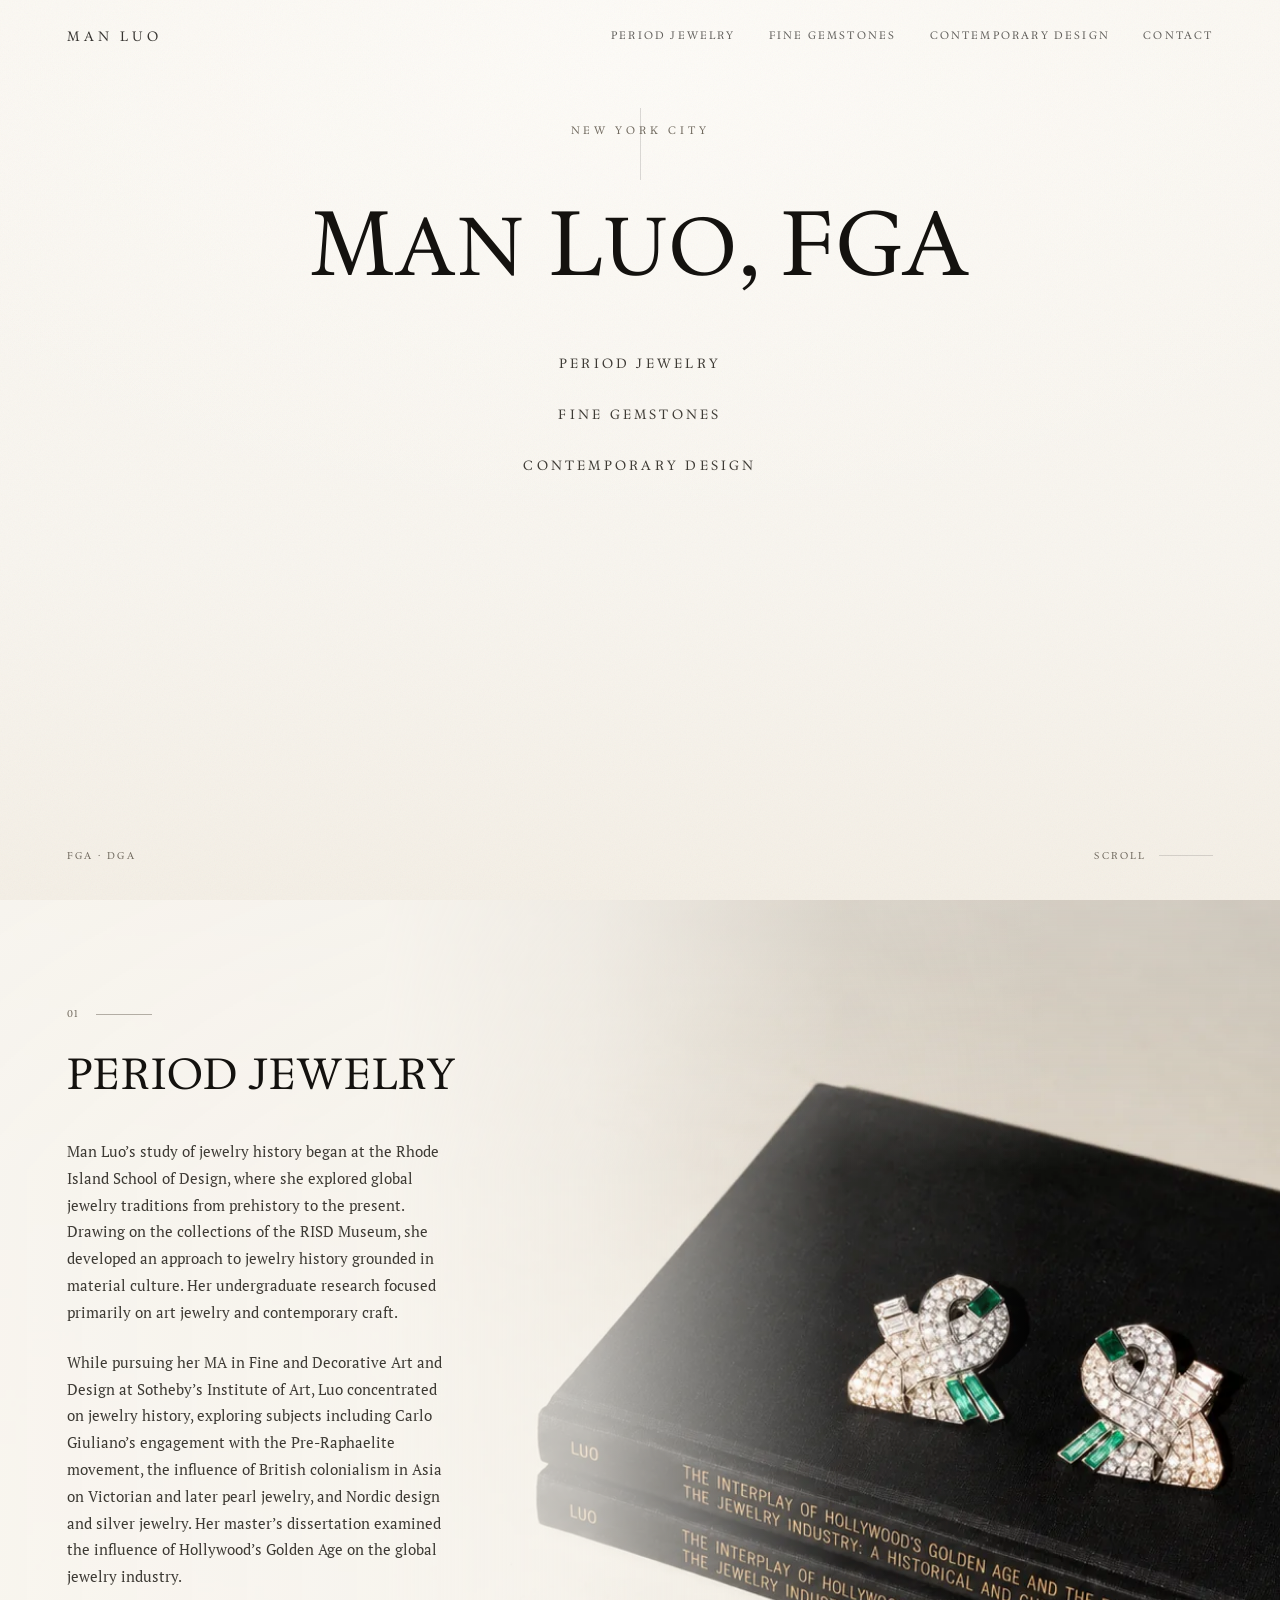
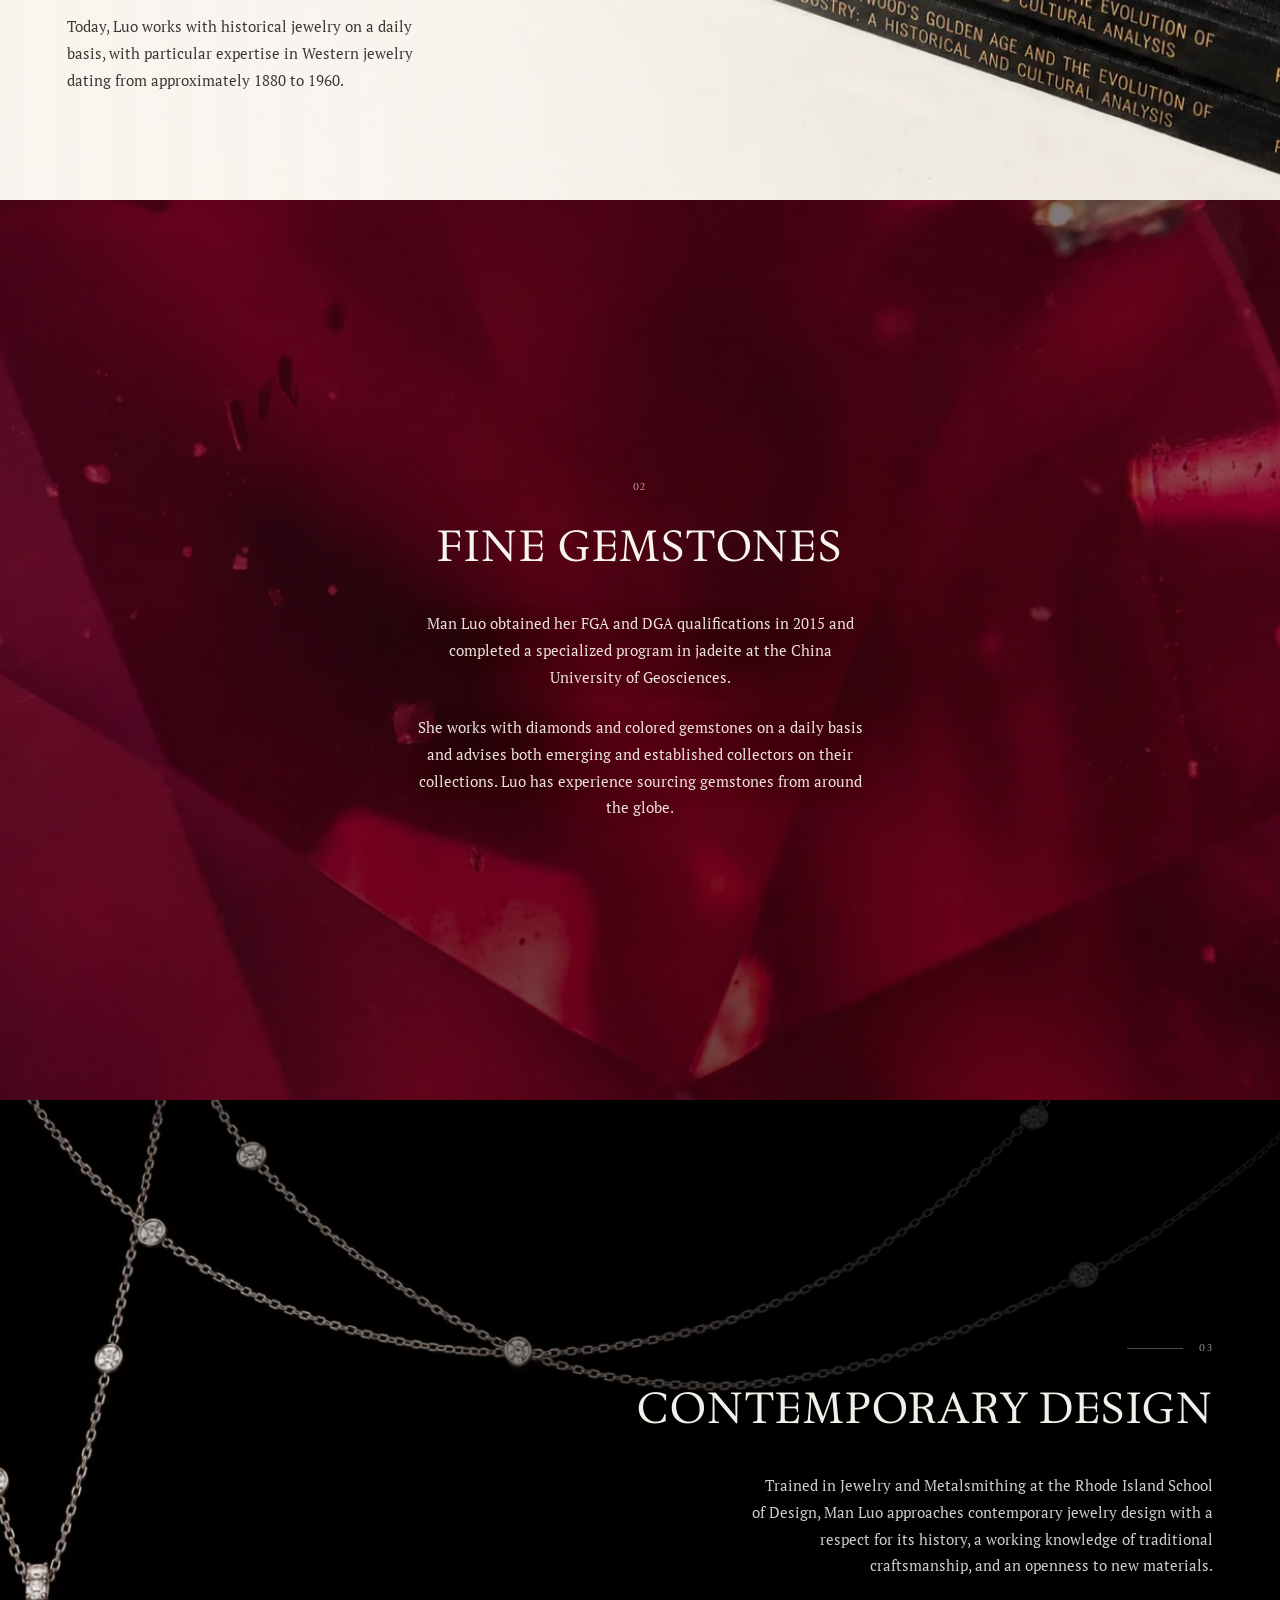
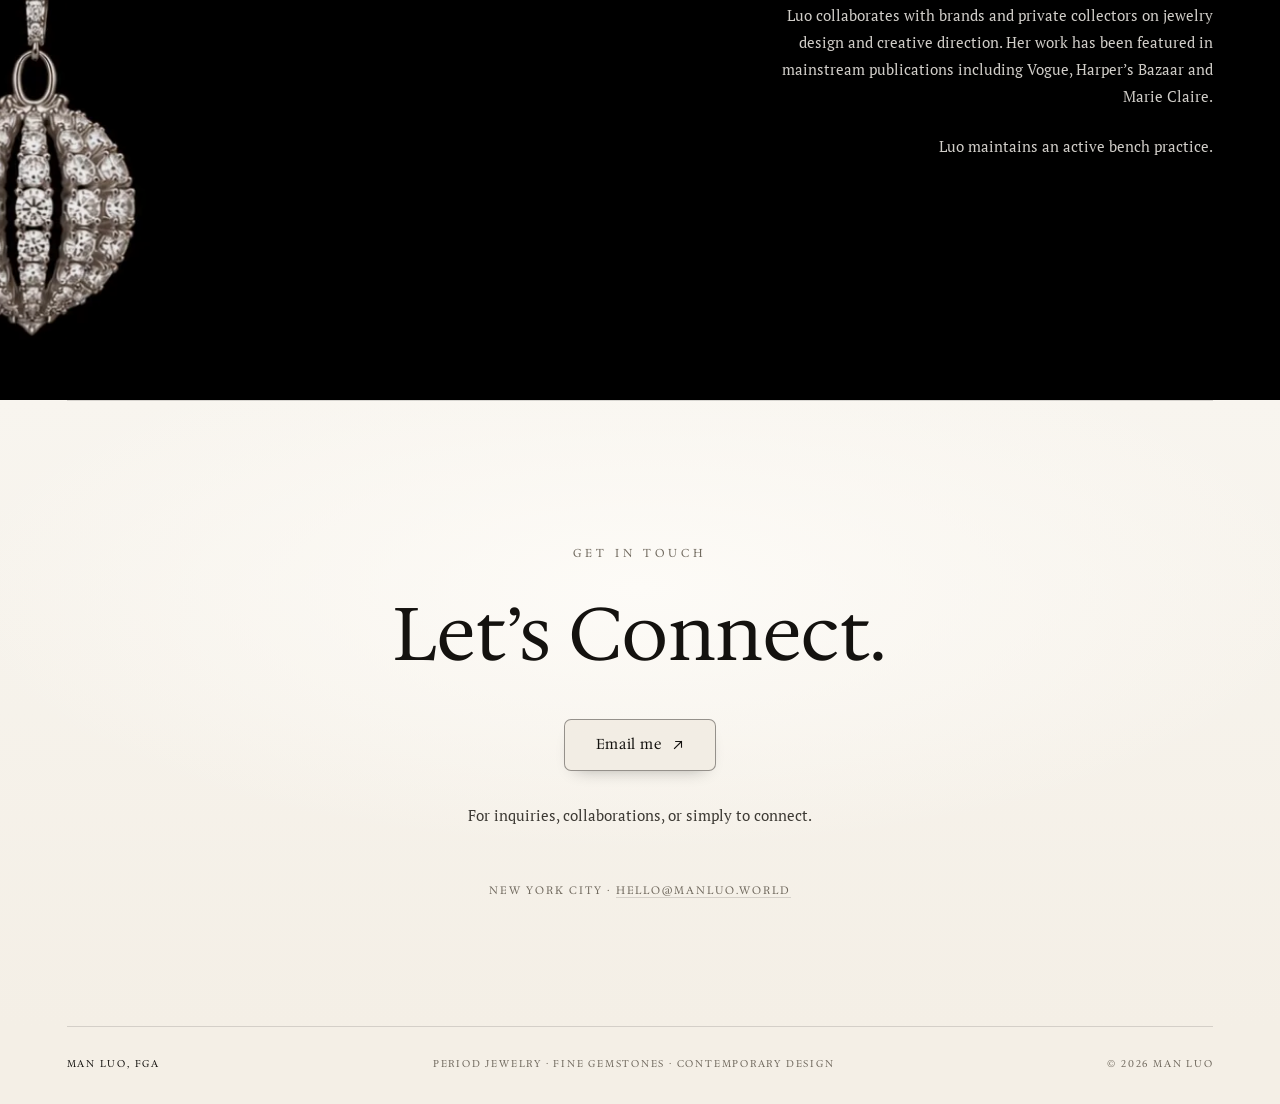
==== index.html @ 672030ea "Initial commit: Man Luo, FGA static site Single-page marketing site for a New York-based jewelry his" ====
<!DOCTYPE html>
<html lang="en">
<head>
  <meta charset="UTF-8">
  <meta name="viewport" content="width=device-width, initial-scale=1">
  <title>Man Luo, FGA — Period Jewelry · Fine Gemstones · Contemporary Design</title>
  <meta name="description" content="Man Luo, FGA is a New York–based jewelry historian, gemologist, and designer specializing in period jewelry, fine gemstones, and contemporary design.">
  <meta name="theme-color" content="#f8f5ef">

  <meta property="og:type" content="website">
  <meta property="og:site_name" content="Man Luo, FGA">
  <meta property="og:title" content="Man Luo, FGA">
  <meta property="og:description" content="Period jewelry, fine gemstones, and contemporary design. New York City.">
  <meta property="og:image" content="https://manluo.world/assets/img/period-jewelry-1672.jpg">
  <meta property="og:image:width" content="1672">
  <meta property="og:image:height" content="941">
  <meta property="og:url" content="https://manluo.world/">
  <meta name="twitter:card" content="summary_large_image">
  <meta name="twitter:title" content="Man Luo, FGA">
  <meta name="twitter:description" content="Period jewelry, fine gemstones, and contemporary design. New York City.">
  <meta name="twitter:image" content="https://manluo.world/assets/img/period-jewelry-1672.jpg">
  <link rel="canonical" href="https://manluo.world/">

  <link rel="icon" href="assets/favicon.svg" type="image/svg+xml">
  <link rel="preload" href="assets/fonts/HedvigLettersSerif-Regular.woff2" as="font" type="font/woff2" crossorigin>
  <link rel="preload" href="assets/fonts/PTSerif-Regular.woff2" as="font" type="font/woff2" crossorigin>
  <link rel="stylesheet" href="css/style.css">
  <script>document.documentElement.classList.add('js');</script>
  <noscript><style>.js .reveal{opacity:1;transform:none}</style></noscript>
</head>
<body>
  <div class="grain" aria-hidden="true"></div>
  <a class="skip-link" href="#main">Skip to content</a>

  <header class="site-header" id="site-header">
    <div class="site-header__inner">
      <a class="brand" href="#top" aria-label="Man Luo — back to top">Man Luo</a>

      <nav class="nav" aria-label="Primary">
        <a href="#period">Period Jewelry</a>
        <a href="#gemstones">Fine Gemstones</a>
        <a href="#design">Contemporary Design</a>
        <a href="#contact">Contact</a>
      </nav>

      <button class="menu-btn" id="menu-btn" type="button" aria-expanded="false" aria-controls="menu" aria-label="Open menu">
        <span class="menu-btn__label" id="menu-btn-label">Menu</span>
        <span class="menu-btn__icon" aria-hidden="true"><i></i><i></i></span>
      </button>
    </div>
  </header>

  <div class="menu" id="menu" aria-hidden="true">
    <nav class="menu__nav" aria-label="Mobile">
      <a href="#period"><span class="menu__num">01</span><span class="menu__label">Period Jewelry</span></a>
      <a href="#gemstones"><span class="menu__num">02</span><span class="menu__label">Fine Gemstones</span></a>
      <a href="#design"><span class="menu__num">03</span><span class="menu__label">Contemporary Design</span></a>
      <a href="#contact"><span class="menu__num">04</span><span class="menu__label">Contact</span></a>
    </nav>
    <div class="menu__foot">
      <p>New York City</p>
      <p><a href="mailto:hello@manluo.world">hello@manluo.world</a></p>
    </div>
  </div>

  <main id="main" tabindex="-1">
    <section class="hero" id="top" aria-label="Introduction">
      <div class="hero__inner">
        <p class="hero__city">New York City</p>
        <h1 class="hero__title">M<span class="sc">an</span> L<span class="sc">uo</span>, FGA</h1>
        <ul class="hero__disciplines" aria-label="Areas of practice">
          <li>Period Jewelry</li>
          <li>Fine Gemstones</li>
          <li>Contemporary Design</li>
        </ul>
      </div>
      <div class="hero__foot">
        <p>FGA <span aria-hidden="true">·</span> DGA</p>
        <a class="scroll-cue" href="#period">
          <span>Scroll</span>
          <span class="scroll-cue__line" aria-hidden="true"></span>
        </a>
      </div>
    </section>

    <section class="chapter chapter--period" id="period">
      <div class="chapter__bg" aria-hidden="true">
        <picture>
          <source type="image/webp" srcset="assets/img/period-jewelry-960.webp 960w, assets/img/period-jewelry-1672.webp 1672w" sizes="(max-width: 620px) 92vw, 100vw">
          <img src="assets/img/period-jewelry-1672.jpg" srcset="assets/img/period-jewelry-960.jpg 960w, assets/img/period-jewelry-1672.jpg 1672w" sizes="(max-width: 620px) 92vw, 100vw" alt="" width="1672" height="941" loading="lazy" decoding="async">
        </picture>
        <div class="chapter__veil"></div>
      </div>
      <div class="chapter__inner">
        <div class="chapter__copy">
          <p class="kicker" aria-hidden="true"><span class="kicker__num">01</span><span class="kicker__rule"></span></p>
          <h2 class="chapter__title reveal" data-reveal>Period Jewelry</h2>
          <div class="prose">
            <p class="reveal" data-reveal style="--delay:.08s">Man Luo’s study of jewelry history began at the Rhode Island School of Design, where she explored global jewelry traditions from prehistory to the present. Drawing on the collections of the RISD Museum, she developed an approach to jewelry history grounded in material culture. Her undergraduate research focused primarily on art jewelry and contemporary craft.</p>
            <p class="reveal" data-reveal style="--delay:.16s">While pursuing her MA in Fine and Decorative Art and Design at Sotheby’s Institute of Art, Luo concentrated on jewelry history, exploring subjects including Carlo Giuliano’s engagement with the Pre-Raphaelite movement, the influence of British colonialism in Asia on Victorian and later pearl jewelry, and Nordic design and silver jewelry. Her master’s dissertation examined the influence of Hollywood’s Golden Age on the global jewelry industry.</p>
            <p class="reveal" data-reveal style="--delay:.24s">Today, Luo works with historical jewelry on a daily basis, with particular expertise in Western jewelry dating from approximately 1880 to 1960.</p>
          </div>
        </div>
      </div>
    </section>

    <section class="chapter chapter--stones" id="gemstones">
      <div class="chapter__bg" aria-hidden="true">
        <picture>
          <source type="image/webp" srcset="assets/img/fine-gemstones-960.webp 960w, assets/img/fine-gemstones-1672.webp 1672w" sizes="(max-width: 620px) 92vw, 100vw">
          <img src="assets/img/fine-gemstones-1672.jpg" srcset="assets/img/fine-gemstones-960.jpg 960w, assets/img/fine-gemstones-1672.jpg 1672w" sizes="(max-width: 620px) 92vw, 100vw" alt="" width="1672" height="941" loading="lazy" decoding="async">
        </picture>
        <div class="chapter__veil"></div>
      </div>
      <div class="chapter__inner">
        <div class="chapter__copy">
          <p class="kicker kicker--center" aria-hidden="true"><span class="kicker__num">02</span></p>
          <h2 class="chapter__title reveal" data-reveal>Fine Gemstones</h2>
          <div class="prose prose--center">
            <p class="reveal" data-reveal style="--delay:.08s">Man Luo obtained her FGA and DGA qualifications in 2015 and completed a specialized program in jadeite at the China University of Geosciences.</p>
            <p class="reveal" data-reveal style="--delay:.16s">She works with diamonds and colored gemstones on a daily basis and advises both emerging and established collectors on their collections. Luo has experience sourcing gemstones from around the globe.</p>
          </div>
        </div>
      </div>
    </section>

    <section class="chapter chapter--design" id="design">
      <div class="chapter__bg" aria-hidden="true">
        <picture>
          <source type="image/webp" srcset="assets/img/contemporary-design-960.webp 960w, assets/img/contemporary-design-1672.webp 1672w" sizes="(max-width: 620px) 92vw, 100vw">
          <img src="assets/img/contemporary-design-1672.jpg" srcset="assets/img/contemporary-design-960.jpg 960w, assets/img/contemporary-design-1672.jpg 1672w" sizes="(max-width: 620px) 92vw, 100vw" alt="" width="1672" height="941" loading="lazy" decoding="async">
        </picture>
        <div class="chapter__veil"></div>
      </div>
      <div class="chapter__inner">
        <div class="chapter__copy">
          <p class="kicker kicker--right" aria-hidden="true"><span class="kicker__num">03</span><span class="kicker__rule"></span></p>
          <h2 class="chapter__title reveal" data-reveal>Contemporary Design</h2>
          <div class="prose prose--right">
            <p class="reveal" data-reveal style="--delay:.08s">Trained in Jewelry and Metalsmithing at the Rhode Island School of Design, Man Luo approaches contemporary jewelry design with a respect for its history, a working knowledge of traditional craftsmanship, and an openness to new materials.</p>
            <p class="reveal" data-reveal style="--delay:.16s">Luo collaborates with brands and private collectors on jewelry design and creative direction. Her work has been featured in mainstream publications including Vogue, Harper’s Bazaar and Marie Claire.</p>
            <p class="reveal" data-reveal style="--delay:.24s">Luo maintains an active bench practice.</p>
          </div>
        </div>
      </div>
    </section>

    <section class="contact" id="contact">
      <div class="contact__inner">
        <p class="contact__eyebrow reveal" data-reveal>Get in Touch</p>
        <h2 class="contact__title reveal" data-reveal style="--delay:.08s">Let’s Connect.</h2>
        <div class="contact__cta reveal" data-reveal style="--delay:.16s">
          <a class="btn" href="mailto:hello@manluo.world">
            <span>Email me</span>
            <svg class="btn__arrow" width="12" height="12" viewBox="0 0 12 12" fill="none" aria-hidden="true">
              <path d="M2.5 9.5L9.5 2.5M9.5 2.5H3.7M9.5 2.5V8.3" stroke="currentColor" stroke-width="1.1" stroke-linecap="square"/>
            </svg>
          </a>
        </div>
        <p class="contact__sub reveal" data-reveal style="--delay:.24s">For inquiries, collaborations, or simply to connect.</p>
        <p class="contact__note reveal" data-reveal style="--delay:.32s">New York City <span aria-hidden="true">·</span> <a href="mailto:hello@manluo.world">hello@manluo.world</a></p>
      </div>
    </section>
  </main>

  <footer class="footer">
    <div class="footer__inner">
      <a class="footer__brand" href="#top">Man Luo, FGA</a>
      <p class="footer__disciplines">Period Jewelry <span aria-hidden="true">·</span> Fine Gemstones <span aria-hidden="true">·</span> Contemporary Design</p>
      <p class="footer__copy">© 2026 Man Luo</p>
    </div>
  </footer>

  <script src="js/main.js" defer></script>
</body>
</html>
---- css/style.css ----
/* ==========================================================================
   MAN LUO, FGA — static site
   Display: Hedvig Letters Serif · Text: PT Serif
   ========================================================================== */

@font-face {
  font-family: "Hedvig Letters Serif";
  src: url("../assets/fonts/HedvigLettersSerif-Regular.woff2") format("woff2");
  font-weight: 400;
  font-style: normal;
  font-display: swap;
}
@font-face {
  font-family: "PT Serif";
  src: url("../assets/fonts/PTSerif-Regular.woff2") format("woff2");
  font-weight: 400;
  font-style: normal;
  font-display: swap;
}
@font-face {
  font-family: "PT Serif";
  src: url("../assets/fonts/PTSerif-Italic.woff2") format("woff2");
  font-weight: 400;
  font-style: italic;
  font-display: swap;
}
@font-face {
  font-family: "PT Serif";
  src: url("../assets/fonts/PTSerif-Bold.woff2") format("woff2");
  font-weight: 700;
  font-style: normal;
  font-display: swap;
}

:root {
  --paper: #f8f5ef;
  --paper-deep: #f1ece2;
  --ink: #14120f;
  --ink-soft: #3d3a34;
  --muted: #6f685d;
  --line: rgba(20, 18, 15, 0.14);
  --line-light: rgba(248, 245, 239, 0.28);
  --night: #0b0a09;
  --display: "Hedvig Letters Serif", "Songti SC", "Noto Serif SC", Georgia, "Times New Roman", serif;
  --text: "PT Serif", "Songti SC", "Noto Serif SC", Georgia, serif;
  --gutter: clamp(1.5rem, 5.2vw, 5.5rem);
  --max: 1320px;
  --ease: cubic-bezier(0.22, 0.61, 0.36, 1);
  --header-h: 72px;
  --frame: 0px;
}

/* Anchor targets have to clear the fixed header --------------------------- */
section[id],
main[id] { scroll-margin-top: calc(var(--header-h) + 0.75rem); }

*,
*::before,
*::after { box-sizing: border-box; }

html {
  -webkit-text-size-adjust: 100%;
  scroll-behavior: smooth;
}

body {
  margin: 0;
  background: var(--paper);
  color: var(--ink);
  font-family: var(--text);
  font-size: 16px;
  line-height: 1.65;
  -webkit-font-smoothing: antialiased;
  -moz-osx-font-smoothing: grayscale;
  overflow-x: hidden;
}

body.is-locked { overflow: hidden; }

img { display: block; max-width: 100%; }
a { color: inherit; text-decoration: none; }
p, h1, h2, ul { margin: 0; }
ul { padding: 0; list-style: none; }
button { font: inherit; color: inherit; }

::selection { background: var(--ink); color: var(--paper); }

:focus-visible {
  outline: 1px solid currentColor;
  outline-offset: 4px;
}

.skip-link {
  position: fixed;
  top: 0;
  left: 50%;
  z-index: 200;
  transform: translate(-50%, -120%);
  padding: 0.65rem 1.2rem;
  background: var(--ink);
  color: var(--paper);
  font-size: 0.75rem;
  letter-spacing: 0.12em;
  text-transform: uppercase;
  transition: transform 0.25s var(--ease);
}
.skip-link:focus { transform: translate(-50%, 0); }

/* Film grain ------------------------------------------------------------- */
.grain {
  position: fixed;
  inset: 0;
  z-index: 90;
  pointer-events: none;
  opacity: 0.05;
  background-image: url("data:image/svg+xml,%3Csvg xmlns='http://www.w3.org/2000/svg' width='180' height='180'%3E%3Cfilter id='n'%3E%3CfeTurbulence type='fractalNoise' baseFrequency='0.82' numOctaves='3' stitchTiles='stitch'/%3E%3C/filter%3E%3Crect width='100%25' height='100%25' filter='url(%23n)'/%3E%3C/svg%3E");
  background-size: 180px 180px;
  mix-blend-mode: multiply;
}

/* Header ----------------------------------------------------------------- */
.site-header {
  position: fixed;
  top: 0;
  left: 0;
  right: 0;
  z-index: 100;
  height: var(--header-h);
  display: flex;
  align-items: center;
  color: var(--ink);
  transition: background-color 0.5s var(--ease), box-shadow 0.5s var(--ease),
              color 0.4s var(--ease), backdrop-filter 0.5s var(--ease);
}
.site-header::after {
  content: "";
  position: absolute;
  left: var(--gutter);
  right: var(--gutter);
  bottom: 0;
  height: 1px;
  background: var(--line);
  opacity: 0;
  transition: opacity 0.5s var(--ease);
}
.site-header.is-solid {
  background: rgba(248, 245, 239, 0.88);
  -webkit-backdrop-filter: blur(14px);
  backdrop-filter: blur(14px);
}
.site-header.is-solid::after { opacity: 1; }
.site-header.is-on-dark { color: var(--paper); }
.site-header.is-on-dark.is-solid {
  background: rgba(11, 10, 9, 0.82);
}
.site-header.is-on-dark::after { background: var(--line-light); }

.site-header__inner {
  width: 100%;
  max-width: none;
  padding: 0 var(--gutter);
  display: flex;
  align-items: center;
  justify-content: space-between;
  gap: 2rem;
}

.brand {
  font-family: var(--display);
  font-size: 0.85rem;
  letter-spacing: 0.3em;
  text-transform: uppercase;
  white-space: nowrap;
  opacity: 0.85;
  transition: opacity 0.3s var(--ease);
}
.brand:hover { opacity: 1; }

.nav {
  display: flex;
  align-items: center;
  gap: clamp(1.4rem, 2.6vw, 2.6rem);
}
.nav a {
  position: relative;
  font-family: var(--display);
  font-size: 0.68rem;
  letter-spacing: 0.2em;
  text-transform: uppercase;
  opacity: 0.66;
  padding: 0.35rem 0;
  transition: opacity 0.3s var(--ease);
}
.nav a::after {
  content: "";
  position: absolute;
  left: 0;
  right: 0;
  bottom: 0;
  height: 1px;
  background: currentColor;
  transform: scaleX(0);
  transform-origin: right center;
  transition: transform 0.45s var(--ease);
}
.nav a:hover,
.nav a:focus-visible { opacity: 1; }
.nav a[aria-current="true"] { opacity: 1; }
.nav a:hover::after,
.nav a:focus-visible::after,
.nav a[aria-current="true"]::after {
  transform: scaleX(1);
  transform-origin: left center;
}

.menu-btn {
  display: none;
  align-items: center;
  gap: 0.7rem;
  border: 0;
  background: none;
  /* Keep the tap target comfortable even when the label is hidden. */
  min-width: 44px;
  min-height: 44px;
  padding: 0;
  margin: -0.6rem -0.6rem -0.6rem 0;
  justify-content: flex-end;
  cursor: pointer;
}
.menu-btn__label {
  font-family: var(--display);
  font-size: 0.68rem;
  letter-spacing: 0.2em;
  text-transform: uppercase;
}
.menu-btn__icon {
  position: relative;
  display: block;
  width: 20px;
  height: 10px;
}
.menu-btn__icon i {
  position: absolute;
  left: 0;
  width: 100%;
  height: 1px;
  background: currentColor;
  transition: transform 0.4s var(--ease), top 0.4s var(--ease);
}
.menu-btn__icon i:first-child { top: 1px; }
.menu-btn__icon i:last-child { top: 8px; width: 72%; }
body.menu-open .menu-btn__icon i:first-child { top: 5px; transform: rotate(45deg); }
body.menu-open .menu-btn__icon i:last-child { top: 5px; width: 100%; transform: rotate(-45deg); }

/* Menu overlay ----------------------------------------------------------- */
.menu {
  position: fixed;
  inset: 0;
  z-index: 95;
  display: flex;
  flex-direction: column;
  justify-content: space-between;
  padding: calc(var(--header-h) + 4vh) var(--gutter) clamp(2rem, 6vh, 4rem);
  background: var(--paper);
  visibility: hidden;
  opacity: 0;
  clip-path: inset(0 0 100% 0);
  transition: clip-path 0.7s var(--ease), opacity 0.5s var(--ease),
              visibility 0s linear 0.7s;
}
body.menu-open .menu {
  visibility: visible;
  opacity: 1;
  clip-path: inset(0 0 0 0);
  transition: clip-path 0.7s var(--ease), opacity 0.5s var(--ease), visibility 0s;
}
body.menu-open .site-header { color: var(--ink); }
body.menu-open .site-header.is-on-dark { color: var(--ink); }
body.menu-open .site-header.is-solid { background: transparent; -webkit-backdrop-filter: none; backdrop-filter: none; }
body.menu-open .site-header::after { opacity: 0; }

.menu__nav {
  display: flex;
  flex-direction: column;
  gap: clamp(0.4rem, 1.4vh, 1rem);
}
.menu__nav a {
  display: flex;
  align-items: baseline;
  gap: 1rem;
  padding: 0.35rem 0;
  border-bottom: 1px solid var(--line);
}
.menu__nav a:last-child { border-bottom: 0; }
.menu__num {
  flex: none;
  min-width: 2.2rem;
  font-family: var(--display);
  font-size: 0.62rem;
  letter-spacing: 0.12em;
  color: var(--muted);
}
.menu__label {
  font-family: var(--display);
  font-size: clamp(1.9rem, 8.6vw, 3.4rem);
  line-height: 1.18;
}

.menu__foot {
  display: flex;
  flex-wrap: wrap;
  justify-content: space-between;
  gap: 0.5rem 1.5rem;
  padding-top: 1.2rem;
  border-top: 1px solid var(--line);
  font-size: 0.78rem;
  letter-spacing: 0.05em;
  color: var(--muted);
}
.menu__foot a { border-bottom: 1px solid var(--line); }

/* Hero ------------------------------------------------------------------- */
.hero {
  position: relative;
  min-height: 100svh;
  display: flex;
  flex-direction: column;
  justify-content: center;
  padding: calc(var(--header-h) + 3vh) var(--gutter) clamp(1.6rem, 4vh, 2.6rem);
  background:
    radial-gradient(120% 90% at 50% 6%, #fdfbf7 0%, rgba(253, 251, 247, 0) 58%),
    linear-gradient(180deg, #faf7f1 0%, var(--paper) 62%, #f4efe6 100%);
  overflow: hidden;
}
.hero::before {
  content: "";
  position: absolute;
  width: 1px;
  height: clamp(46px, 8vh, 96px);
  background: var(--line);
  left: 50%;
  top: calc(var(--header-h) + 4vh);
}

.hero__inner {
  position: relative;
  width: 100%;
  max-width: 1120px;
  margin: 0 auto;
  text-align: center;
  padding-top: 2.5vh;
}

.hero__city {
  font-family: var(--display);
  font-size: clamp(0.64rem, 0.85vw, 0.78rem);
  letter-spacing: 0.36em;
  text-transform: uppercase;
  color: var(--muted);
}

.hero__title {
  margin: clamp(2.2rem, 6.5vh, 4.6rem) 0 0;
  font-family: var(--display);
  font-weight: 400;
  font-size: clamp(2.75rem, 7.1vw, 6.4rem);
  line-height: 1;
  letter-spacing: 0.025em;
  text-transform: uppercase;
  white-space: nowrap;
}
.hero__title .sc { font-size: 0.9em; letter-spacing: 0.035em; }

.hero__disciplines {
  margin: clamp(2.4rem, 7vh, 4.8rem) 0 0;
  display: flex;
  flex-direction: column;
  align-items: center;
  gap: clamp(1.15rem, 3.2vh, 2rem);
  font-family: var(--display);
  font-size: clamp(0.78rem, 1.05vw, 0.95rem);
  letter-spacing: 0.24em;
  text-transform: uppercase;
  color: var(--ink-soft);
}

.hero__foot {
  position: relative;
  display: flex;
  align-items: flex-end;
  justify-content: space-between;
  gap: 1rem;
  margin-top: auto;
  padding-top: 3rem;
  font-family: var(--display);
  font-size: 0.62rem;
  letter-spacing: 0.24em;
  text-transform: uppercase;
  color: var(--muted);
}

.scroll-cue {
  display: inline-flex;
  align-items: center;
  gap: 0.8rem;
  transition: color 0.3s var(--ease);
}
.scroll-cue:hover { color: var(--ink); }
.scroll-cue__line {
  position: relative;
  display: block;
  width: 54px;
  height: 1px;
  background: var(--line);
  overflow: hidden;
}
.scroll-cue__line::after {
  content: "";
  position: absolute;
  inset: 0;
  background: currentColor;
  transform: translateX(-100%);
  animation: cue 2.8s var(--ease) infinite;
}
@keyframes cue {
  0% { transform: translateX(-100%); }
  55% { transform: translateX(0); }
  100% { transform: translateX(100%); }
}

/* Chapters --------------------------------------------------------------- */
.chapter {
  position: relative;
  isolation: isolate;
  display: flex;
  align-items: center;
  min-height: 100svh;
  overflow: hidden;
}

.chapter__bg {
  position: absolute;
  inset: 0;
  z-index: -2;
  overflow: hidden;
  background: var(--paper-deep);
}
.chapter__bg picture { display: block; width: 100%; height: 100%; }
.chapter__bg img {
  width: 100%;
  height: 100%;
  object-fit: cover;
  transform: translate3d(0, var(--shift, 0%), 0) scale(1.08);
  will-change: transform;
  transition: transform 0.2s linear;
}
.chapter--period .chapter__bg img { object-position: 62% 50%; }
.chapter--stones .chapter__bg img { object-position: 50% 50%; }
.chapter--design .chapter__bg img { object-position: 42% 50%; }

.chapter__veil { position: absolute; inset: 0; }
.chapter--period .chapter__veil {
  background:
    linear-gradient(90deg, rgba(248, 245, 239, 0.97) 0%, rgba(248, 245, 239, 0.94) 30%, rgba(248, 245, 239, 0.72) 46%, rgba(248, 245, 239, 0.12) 66%, rgba(248, 245, 239, 0) 82%),
    linear-gradient(180deg, rgba(248, 245, 239, 0.5), rgba(248, 245, 239, 0) 30%);
}
.chapter--stones .chapter__veil {
  background:
    radial-gradient(120% 100% at 50% 50%, rgba(28, 2, 10, 0.52) 0%, rgba(28, 2, 10, 0.34) 55%, rgba(28, 2, 10, 0.2) 100%),
    linear-gradient(180deg, rgba(10, 0, 4, 0.3), rgba(10, 0, 4, 0.12) 40%, rgba(10, 0, 4, 0.38));
}
.chapter--design .chapter__veil {
  background:
    linear-gradient(270deg, rgba(0, 0, 0, 0.86) 0%, rgba(0, 0, 0, 0.74) 38%, rgba(0, 0, 0, 0.34) 66%, rgba(0, 0, 0, 0.06) 92%),
    linear-gradient(180deg, rgba(0, 0, 0, 0.28), rgba(0, 0, 0, 0) 30%);
}
.chapter--stones { color: var(--paper); }
.chapter--design { color: #f2efe9; }

.chapter__inner {
  width: 100%;
  max-width: var(--max);
  margin: 0 auto;
  padding: clamp(4rem, 10vh, 7rem) var(--gutter);
}
.chapter--period .chapter__inner { padding-right: calc(var(--gutter) + 14vw); }
.chapter--design .chapter__inner { padding-left: calc(var(--gutter) + 14vw); }

.chapter__copy { max-width: 600px; }
.chapter--period .chapter__copy { max-width: 500px; }
.chapter--stones .chapter__copy {
  max-width: 620px;
  margin: 0 auto;
  text-align: center;
}
.chapter--design .chapter__copy {
  max-width: 660px;
  margin-left: auto;
  text-align: right;
}

.kicker {
  display: flex;
  align-items: center;
  gap: 1rem;
  margin-bottom: clamp(1.2rem, 3vh, 2rem);
  font-family: var(--display);
  font-size: 0.62rem;
  letter-spacing: 0.18em;
  color: var(--muted);
}
.kicker__num { display: inline-block; }
.kicker__rule {
  display: block;
  width: 56px;
  height: 1px;
  background: currentColor;
  opacity: 0.5;
}
.kicker--center { justify-content: center; color: rgba(248, 245, 239, 0.68); }
.kicker--right { justify-content: flex-end; color: rgba(248, 245, 239, 0.62); }
.kicker--right .kicker__rule { order: -1; }

.chapter__title {
  font-family: var(--display);
  font-weight: 400;
  font-size: clamp(1.9rem, 3.4vw, 3rem);
  line-height: 1.12;
  letter-spacing: 0.04em;
  text-transform: uppercase;
}

.prose {
  margin-top: clamp(1.8rem, 4.4vh, 3rem);
  max-width: 47ch;
  font-size: clamp(0.94rem, 1.05vw, 1.02rem);
  line-height: 1.78;
  color: var(--ink-soft);
}
.prose p + p { margin-top: clamp(1.15rem, 2.6vh, 1.7rem); }

.chapter--stones .prose {
  max-width: 56ch;
  margin-left: auto;
  margin-right: auto;
  color: rgba(255, 250, 244, 0.9);
  text-shadow: 0 1px 24px rgba(30, 0, 8, 0.35);
}
.chapter--design .prose {
  max-width: 58ch;
  margin-left: auto;
  color: rgba(242, 239, 233, 0.86);
}

.prose--center { text-align: center; }
.prose--right { text-align: right; }

/* Contact ---------------------------------------------------------------- */
.contact {
  position: relative;
  padding: clamp(6rem, 16vh, 11rem) var(--gutter) clamp(6rem, 14vh, 9rem);
  background:
    radial-gradient(90% 70% at 50% 30%, #fdfbf7 0%, rgba(253, 251, 247, 0) 60%),
    linear-gradient(180deg, var(--paper) 0%, #f4efe6 100%);
  text-align: center;
}
.contact::before {
  content: "";
  position: absolute;
  top: 0;
  left: var(--gutter);
  right: var(--gutter);
  height: 1px;
  background: var(--line);
}

.contact__inner {
  max-width: 760px;
  margin: 0 auto;
}

.contact__eyebrow {
  font-family: var(--display);
  font-size: clamp(0.64rem, 0.9vw, 0.76rem);
  letter-spacing: 0.34em;
  text-transform: uppercase;
  color: var(--muted);
}

.contact__title {
  margin-top: clamp(1.4rem, 3.4vh, 2rem);
  font-family: var(--display);
  font-weight: 400;
  font-size: clamp(2.7rem, 5.8vw, 4.7rem);
  line-height: 1.08;
  letter-spacing: 0.01em;
}

.contact__cta { margin-top: clamp(2rem, 5vh, 3rem); }

.contact__sub {
  margin-top: clamp(1.5rem, 3.6vh, 2rem);
  font-size: clamp(0.95rem, 1.1vw, 1.05rem);
  color: var(--ink-soft);
}

.btn {
  display: inline-flex;
  align-items: center;
  justify-content: center;
  gap: 0.7rem;
  min-height: 52px;
  padding: 0 1.9rem;
  border: 1px solid rgba(20, 18, 15, 0.42);
  border-radius: 7px;
  background: rgba(241, 236, 226, 0.85);
  box-shadow: 0 8px 18px -12px rgba(20, 18, 15, 0.45);
  font-family: var(--display);
  font-size: 0.9rem;
  letter-spacing: 0.05em;
  transition: background-color 0.4s var(--ease), color 0.4s var(--ease),
              border-color 0.4s var(--ease), transform 0.4s var(--ease),
              box-shadow 0.4s var(--ease);
}
.btn:hover {
  background: var(--ink);
  border-color: var(--ink);
  color: var(--paper);
  transform: translateY(-2px);
  box-shadow: 0 14px 26px -18px rgba(20, 18, 15, 0.6);
}
.btn__arrow { flex: none; transition: transform 0.4s var(--ease); }
.btn:hover .btn__arrow { transform: translate(2px, -2px); }

.contact__note {
  margin-top: clamp(2.6rem, 6vh, 3.6rem);
  font-family: var(--display);
  font-size: 0.68rem;
  letter-spacing: 0.18em;
  text-transform: uppercase;
  color: var(--muted);
}
.contact__note a {
  border-bottom: 1px solid var(--line);
  transition: color 0.3s var(--ease), border-color 0.3s var(--ease);
}
.contact__note a:hover { color: var(--ink); border-color: var(--ink); }

/* Footer ----------------------------------------------------------------- */
.footer {
  background: #f4efe6;
  padding: 0 var(--gutter);
}
.footer__inner {
  max-width: var(--max);
  margin: 0 auto;
  padding: 1.8rem 0 2rem;
  border-top: 1px solid var(--line);
  display: flex;
  align-items: center;
  justify-content: space-between;
  gap: 1rem 2rem;
  flex-wrap: wrap;
  font-family: var(--display);
  font-size: 0.62rem;
  letter-spacing: 0.18em;
  text-transform: uppercase;
  color: var(--muted);
}
.footer__brand { color: var(--ink); }
.footer__disciplines { flex: 1 1 auto; text-align: center; }
.footer__copy { text-align: right; }

/* Reveal ----------------------------------------------------------------- */
.js .reveal {
  opacity: 0;
  transform: translateY(16px);
  transition: opacity 1s var(--ease), transform 1s var(--ease);
  transition-delay: var(--delay, 0s);
}
.js .reveal.is-in {
  opacity: 1;
  transform: none;
}

/* Tablet landscape / small desktop --------------------------------------- */
@media (max-width: 1080px) {
  :root { --header-h: 64px; }

  .nav { gap: 1.4rem; }
  .nav a { font-size: 0.62rem; letter-spacing: 0.16em; }

  .chapter--period .chapter__inner { padding-right: calc(var(--gutter) + 6vw); }
  .chapter--design .chapter__inner { padding-left: calc(var(--gutter) + 6vw); }
  .chapter__copy { max-width: 520px; }
  .chapter--design .chapter__copy { max-width: 560px; }
  .prose { max-width: 44ch; }
}

/* Tablet portrait and phones: deck-style cards --------------------------- */
@media (max-width: 1024px) {
  :root {
    --header-h: 64px;
    --frame: clamp(12px, 2.6vw, 30px);
  }

  .nav { display: none; }
  .menu-btn { display: inline-flex; }

  .hero {
    min-height: 88svh;
    padding: calc(var(--header-h) + 5vh) calc(var(--frame) + 1rem) 1.9rem;
  }
  .hero::before { display: none; }
  .hero__inner { padding-top: 0; }
  .hero__title {
    margin-top: clamp(1.8rem, 5.4vh, 3.4rem);
    font-size: clamp(2.4rem, 10.4vw, 5.4rem);
    white-space: nowrap;
  }
  .hero__disciplines {
    margin-top: clamp(1.8rem, 5.4vh, 3.4rem);
    gap: clamp(0.95rem, 2.6vh, 1.5rem);
  }
  .hero__foot { padding-top: 2.4rem; }

  /* Cards */
  .chapter {
    display: flex;
    align-items: stretch;
    min-height: 0;
    margin: var(--frame);
    overflow: hidden;
  }
  .chapter__bg {
    position: absolute;
    inset: 0;
    height: auto;
  }
  .chapter__bg img {
    transform: none !important;
    will-change: auto;
  }

  .chapter__inner {
    width: 100%;
    max-width: none;
    margin: 0;
    padding: clamp(30px, 4.8vw, 56px) clamp(22px, 4.2vw, 52px);
    display: flex;
    align-items: center;
  }
  .chapter--period .chapter__inner,
  .chapter--design .chapter__inner {
    padding-left: clamp(22px, 4.2vw, 52px);
    padding-right: clamp(22px, 4.2vw, 52px);
  }

  .chapter__copy,
  .chapter--period .chapter__copy {
    max-width: min(56%, 470px);
    margin: 0;
    text-align: left;
  }
  .chapter--stones .chapter__copy {
    max-width: min(86%, 560px);
    margin: 0 auto;
    text-align: center;
  }
  .chapter--design .chapter__copy {
    max-width: min(62%, 540px);
    margin-left: auto;
    margin-right: 0;
    text-align: right;
  }

  .kicker { margin-bottom: clamp(0.7rem, 1.6vw, 1.1rem); }
  .chapter__title { font-size: clamp(1.28rem, 3.1vw, 2.1rem); }

  .prose,
  .chapter--stones .prose,
  .chapter--design .prose {
    max-width: none;
    margin: clamp(1.1rem, 2.6vw, 1.8rem) 0 0;
    font-size: clamp(0.76rem, 1.35vw, 0.92rem);
    line-height: 1.72;
    text-align: left;
    color: var(--ink-soft);
    text-shadow: none;
  }
  .chapter--stones .prose {
    margin-left: auto;
    margin-right: auto;
    max-width: 52ch;
    text-align: center;
    color: rgba(255, 250, 244, 0.92);
  }
  .chapter--design .prose {
    margin-left: auto;
    text-align: right;
    color: rgba(242, 239, 233, 0.9);
  }

  .chapter--period .chapter__bg img { object-position: 72% 50%; }
  .chapter--stones .chapter__bg img { object-position: 50% 50%; }
  .chapter--design .chapter__bg img { object-position: 20% 50%; }

  .chapter--period .chapter__veil {
    background:
      linear-gradient(96deg, rgba(246, 241, 232, 0.96) 0%, rgba(246, 241, 232, 0.94) 46%, rgba(246, 241, 232, 0.62) 66%, rgba(246, 241, 232, 0.06) 92%),
      linear-gradient(180deg, rgba(246, 241, 232, 0.35), rgba(246, 241, 232, 0) 34%);
  }
  .chapter--stones .chapter__veil {
    background:
      radial-gradient(94% 82% at 50% 50%, rgba(26, 1, 8, 0.7), rgba(26, 1, 8, 0.46) 64%, rgba(26, 1, 8, 0.32));
  }
  .chapter--design .chapter__veil {
    background:
      linear-gradient(270deg, rgba(0, 0, 0, 0.9) 0%, rgba(0, 0, 0, 0.84) 44%, rgba(0, 0, 0, 0.44) 80%, rgba(0, 0, 0, 0.16));
  }

  .contact {
    padding: clamp(4.6rem, 12vh, 8rem) calc(var(--frame) + 1rem) clamp(4.4rem, 11vh, 7rem);
  }
  .contact::before { left: var(--frame); right: var(--frame); }

  .footer { padding: 0 var(--frame); }
  .footer__inner { justify-content: center; text-align: center; padding: 1.6rem 0; }
  .footer__brand { flex-basis: 100%; order: 1; text-align: center; }
  .footer__disciplines { flex-basis: 100%; order: 2; }
  .footer__copy { flex-basis: 100%; order: 3; text-align: center; }
}

/* Phones: the deck, card by card ----------------------------------------- */
@media (max-width: 620px) {
  :root {
    --frame: 12px;
    --header-h: 58px;
    --card-gap: 9px;
  }

  .brand { font-size: 0.76rem; letter-spacing: 0.26em; }
  .menu-btn__label { display: none; }
  .menu-btn__icon { width: 24px; height: 12px; }
  .menu-btn__icon i:first-child { top: 2px; }
  .menu-btn__icon i:last-child { top: 10px; }
  body.menu-open .menu-btn__icon i:first-child { top: 6px; }
  body.menu-open .menu-btn__icon i:last-child { top: 6px; }

  /* Hero: the opening slide — city high, name low, three disciplines close
     beneath it, then a full breath of paper before the first card. */
  .hero {
    min-height: 0;
    padding: calc(var(--header-h) + 1.15rem) 1.75rem 3.4rem;
  }
  .hero::before { display: none; }
  .hero__inner { padding-top: 0; }
  .hero__city { font-size: 0.58rem; letter-spacing: 0.3em; }
  .hero__title {
    margin-top: clamp(3.3rem, 18vw, 5rem);
    font-size: clamp(1.5rem, 6.7vw, 1.95rem);
    letter-spacing: 0.005em;
    line-height: 1;
  }
  .hero__title .sc { font-size: 0.94em; }
  .hero__disciplines {
    margin-top: clamp(0.72rem, 3.4vw, 1rem);
    gap: clamp(0.55rem, 2.8vw, 0.8rem);
    font-size: 0.63rem;
    letter-spacing: 0.2em;
    color: var(--ink-soft);
  }
  /* The opening slide carries no scroll cue on a phone */
  .hero__foot { display: none; }

  .menu { padding-top: calc(var(--header-h) + 3vh); }
  .menu__label { font-size: clamp(1.7rem, 8.4vw, 2.4rem); }
  .menu__foot { font-size: 0.7rem; }

  /* Cards sit on the paper like slides on a table ------------------------- */
  .chapter {
    margin: var(--card-gap) var(--frame);
    min-height: 0;
    display: block;
    overflow: hidden;
    border-radius: 3px;
  }

  /* Each slide: the photograph fills a 16:9 band, the copy follows on a
     field sampled from the foot of that same photograph, so the band and
     the field read as one continuous slide. */
  .chapter__bg {
    position: relative;
    inset: auto;
    height: auto;
    aspect-ratio: 16 / 9;
    z-index: auto;
  }
  .chapter__bg img { transform: none !important; will-change: auto; }

  .chapter__inner,
  .chapter--period .chapter__inner,
  .chapter--design .chapter__inner,
  .chapter--stones .chapter__inner {
    min-height: 0;
    display: block;
    width: 100%;
    max-width: none;
    margin: 0;
    padding: 1.5rem 1.4rem 1.7rem;
    align-items: stretch;
  }

  .chapter--period { background: #efe9df; }
  .chapter--stones { background: #7d0526; }
  .chapter--design { background: #050505; }

  .chapter--period .chapter__copy,
  .chapter--stones .chapter__copy,
  .chapter--design .chapter__copy {
    max-width: 100%;
    margin: 0;
    text-align: left;
  }

  /* Copy sits in the lower field for the right-set slides, so the number
     reads as the start of the passage rather than a floating label. */
  .chapter--stones .chapter__copy { text-align: center; }
  .chapter--design .chapter__copy { text-align: right; }

  .kicker { margin-bottom: 0.75rem; font-size: 0.56rem; }
  .kicker__rule { width: 34px; }
  .kicker--right { justify-content: flex-end; }
  .kicker--right .kicker__rule { order: -1; }

  .chapter__title { font-size: clamp(1.26rem, 5.7vw, 1.62rem); letter-spacing: 0.03em; }

  .prose,
  .chapter--stones .prose,
  .chapter--design .prose {
    margin-top: 1rem;
    max-width: none;
    font-size: 0.8rem;
    line-height: 1.74;
    text-align: left;
    color: var(--ink-soft);
    text-shadow: none;
  }
  .prose p + p { margin-top: 0.9rem; }
  .chapter--stones .prose {
    margin-left: auto;
    margin-right: auto;
    text-align: center;
    color: rgba(255, 250, 244, 0.94);
  }
  .chapter--design .prose {
    margin-left: auto;
    text-align: right;
    color: rgba(242, 239, 233, 0.92);
  }

  /* Period: the band is pure photograph now; the copy lives on the field
     below, so the veil only softens the handover into that field. */
  .chapter--period .chapter__bg img { object-position: 78% 44%; }
  .chapter--period .chapter__veil {
    background: linear-gradient(180deg, rgba(248, 245, 239, 0) 78%, rgba(239, 233, 223, 0.55) 100%);
  }

  /* Stones: the stone fills the band, its own red carries the copy */
  .chapter--stones .chapter__bg img { object-position: 50% 50%; }
  .chapter--stones .chapter__veil {
    background: linear-gradient(180deg, rgba(125, 5, 38, 0) 80%, rgba(125, 5, 38, 0.6) 100%);
  }

  /* Design: pendant held left, the black field carries the right-set copy */
  .chapter--design .chapter__bg img { object-position: 18% 42%; }
  .chapter--design .chapter__veil {
    background: linear-gradient(180deg, rgba(5, 5, 5, 0) 80%, rgba(5, 5, 5, 0.6) 100%);
  }

  /* Contact: the closing slide, subtitle set below the button ------------- */
  .contact { padding: 3.6rem 1.9rem 3.8rem; }
  .contact__inner { max-width: 100%; }
  .contact__eyebrow { font-size: 0.6rem; letter-spacing: 0.3em; }
  .contact__title {
    margin-top: clamp(1.15rem, 4.6vw, 1.5rem);
    font-size: clamp(1.95rem, 9.6vw, 2.5rem);
  }
  .contact__cta { margin-top: clamp(1.5rem, 5.4vw, 1.9rem); }
  .contact__sub {
    margin-top: clamp(1.7rem, 6.2vw, 2.2rem);
    max-width: 30ch;
    margin-left: auto;
    margin-right: auto;
    font-size: 0.8rem;
    line-height: 1.62;
    color: var(--ink-soft);
    text-wrap: balance;
  }
  .btn { min-height: 48px; padding: 0 1.35rem; font-size: 0.82rem; }
  .contact__note { display: none; }

  /* The deck ends on the contact slide, so the page footer is not shown */
  .footer { display: none; }
}

/* Short landscape phones -------------------------------------------------- */
@media (max-height: 520px) and (orientation: landscape) {
  .hero { min-height: 520px; }
  .chapter__inner { min-height: 0; padding-top: 3.4rem; padding-bottom: 3.4rem; }
  .chapter--design .chapter__copy { padding-top: 0; }
  .chapter--stones .chapter__inner { min-height: 0; }
  .chapter--design .chapter__inner { min-height: 0; }
  .chapter__copy,
  .chapter--period .chapter__copy { max-width: 54%; }
  .chapter--design .chapter__copy { max-width: 56%; margin-left: auto; text-align: right; }
  .chapter--design .prose { text-align: right; }
  .prose,
  .chapter--stones .prose,
  .chapter--design .prose { font-size: 0.76rem; line-height: 1.6; }
}

/* Motion preferences ------------------------------------------------------ */
@media (prefers-reduced-motion: reduce) {
  html { scroll-behavior: auto; }
  *,
  *::before,
  *::after {
    animation-duration: 0.001ms !important;
    animation-iteration-count: 1 !important;
    transition-duration: 0.001ms !important;
  }
  .js .reveal { opacity: 1; transform: none; }
  .chapter__bg img { transform: none !important; }
}

/* Print ------------------------------------------------------------------- */
@media print {
  .grain, .site-header, .menu, .scroll-cue, .hero__foot, .footer,
  .skip-link { display: none !important; }
  .hero { min-height: 0; padding: 0 0 2rem; background: none; }
  .chapter { min-height: 0; page-break-inside: avoid; color: #000; }
  .chapter__bg, .chapter__veil { display: none; }
  .chapter__inner { padding: 2rem 0; }
  .contact { padding: 2rem 0 0; background: none; }
  .contact::before { display: none; }
  .prose, .chapter--stones .prose, .chapter--design .prose { color: #000; }
  .btn { box-shadow: none; background: none; border-color: #000; color: #000; }
  a[href^="mailto"] { text-decoration: underline; }
}
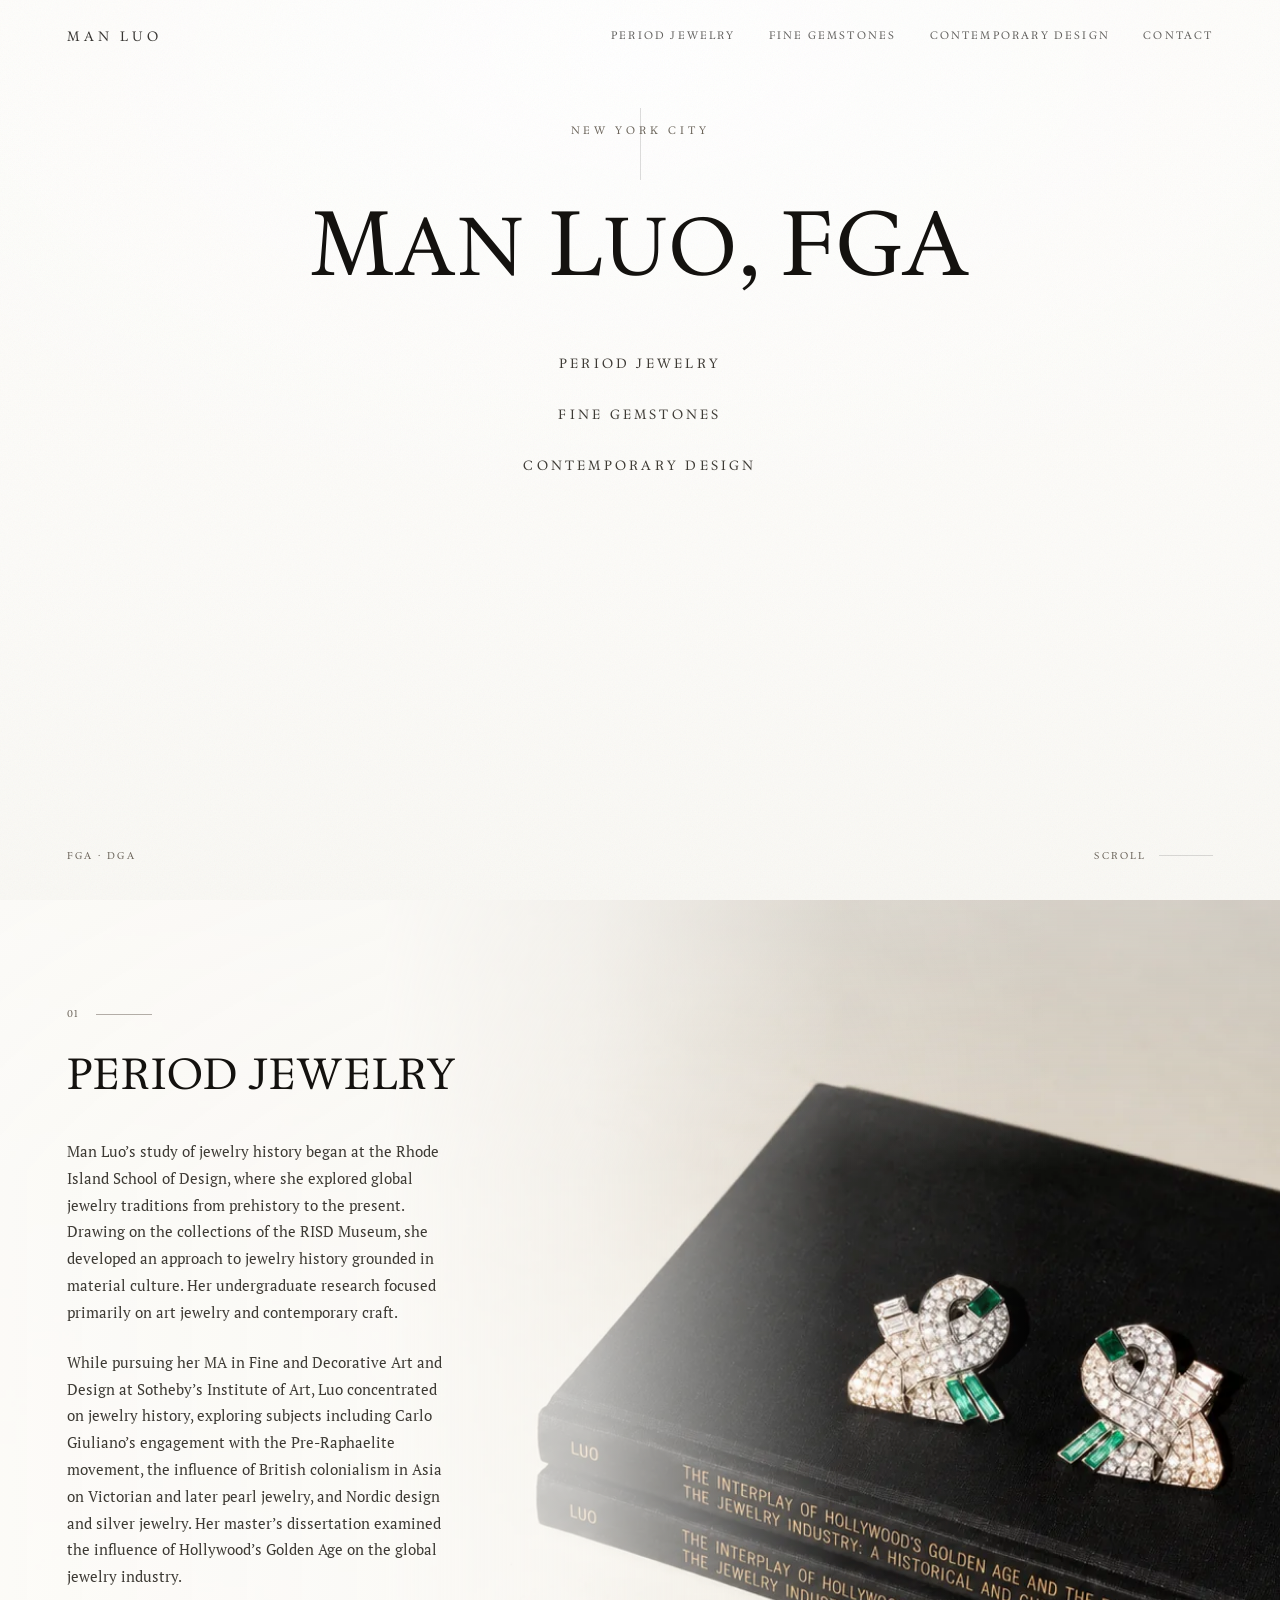
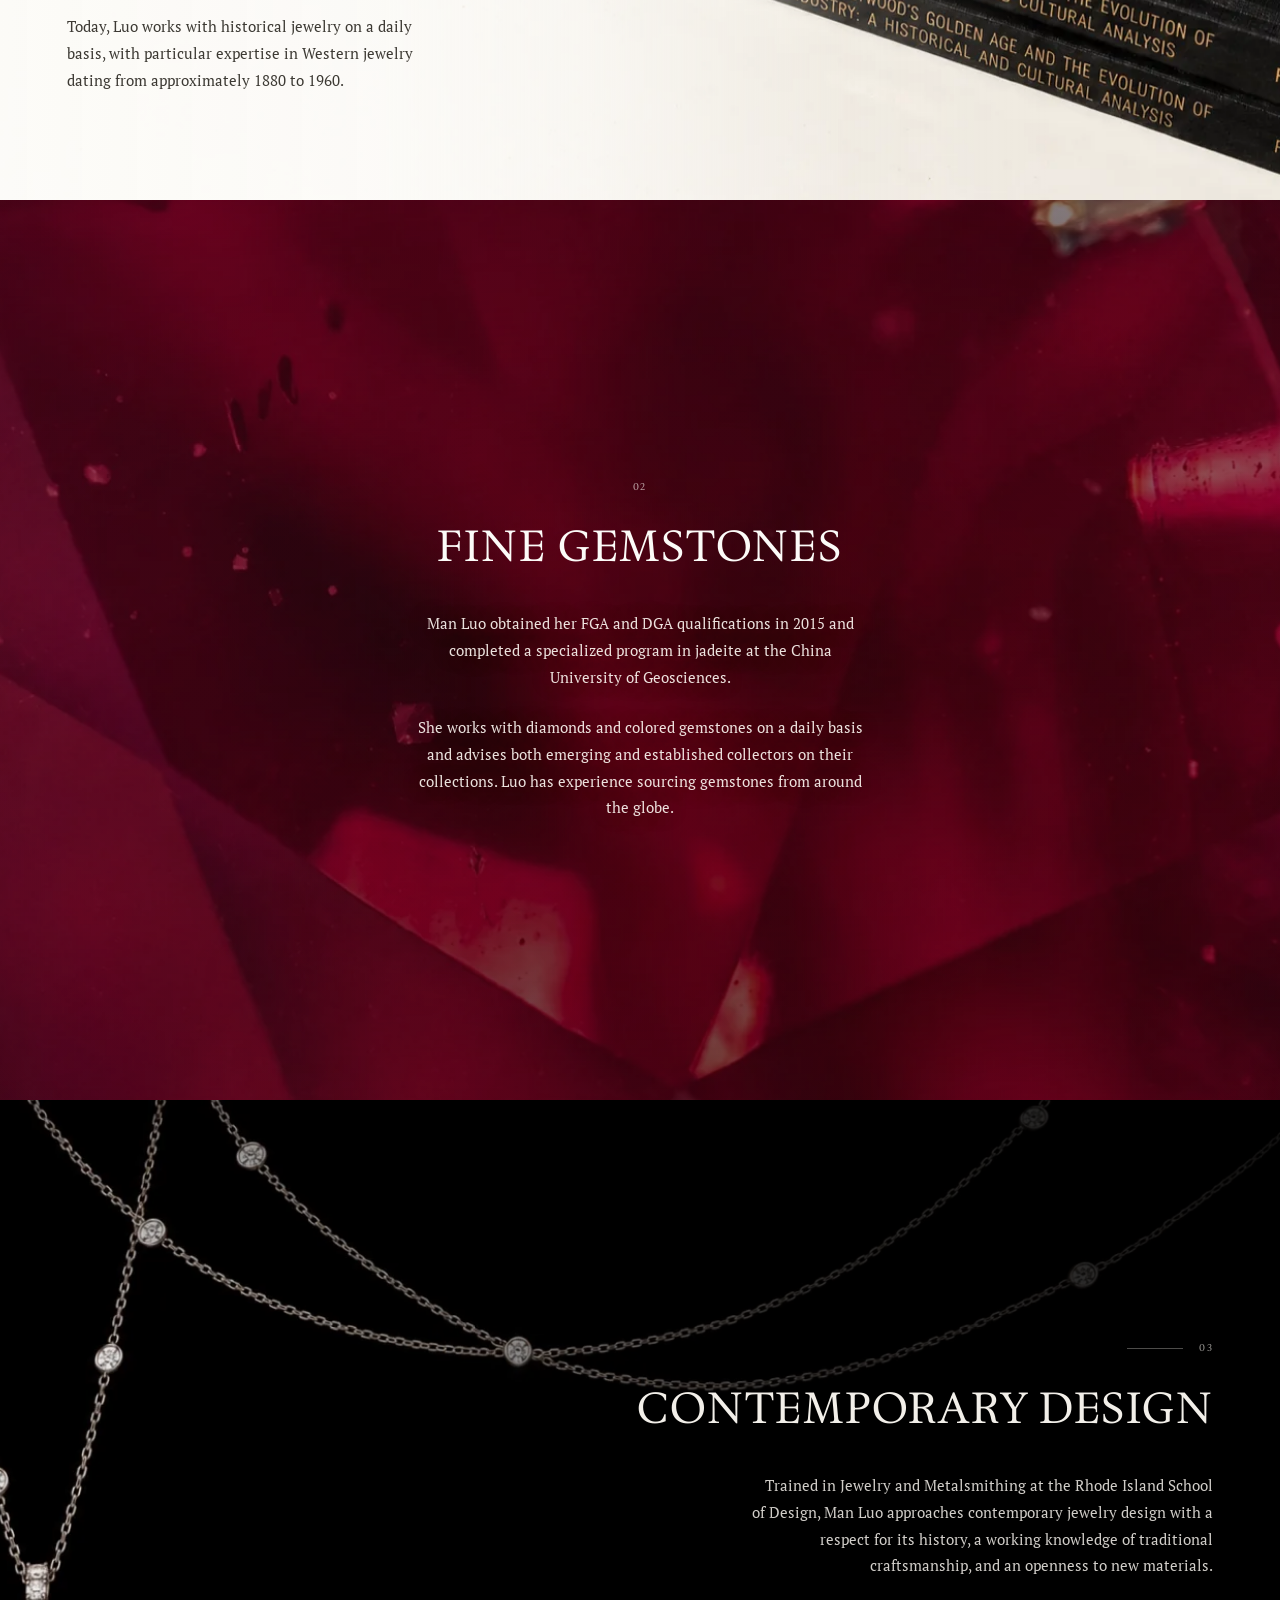
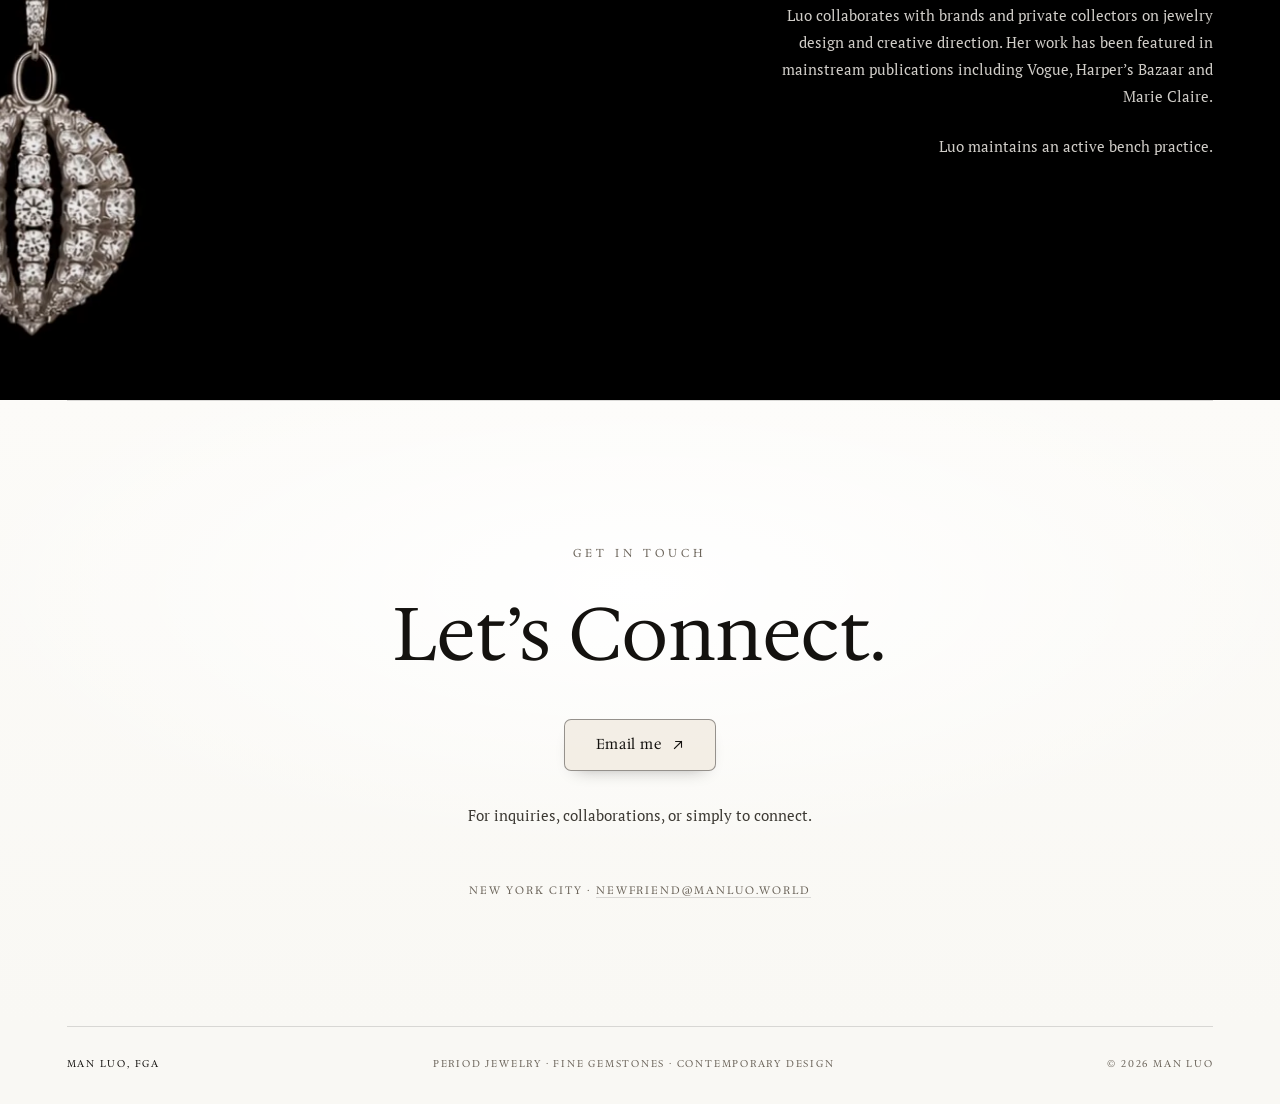
==== commit 34e4ddd2: "Lighten the paper palette and update the contact email Colour - Lift --paper from #f8f5ef to #fcfbf8" ====
--- a/index.html
+++ b/index.html
@@ -59,7 +59,7 @@
     </nav>
     <div class="menu__foot">
       <p>New York City</p>
-      <p><a href="mailto:hello@manluo.world">hello@manluo.world</a></p>
+      <p><a href="mailto:newfriend@manluo.world">newfriend@manluo.world</a></p>
     </div>
   </div>
 
@@ -150,7 +150,7 @@
         <p class="contact__eyebrow reveal" data-reveal>Get in Touch</p>
         <h2 class="contact__title reveal" data-reveal style="--delay:.08s">Let’s Connect.</h2>
         <div class="contact__cta reveal" data-reveal style="--delay:.16s">
-          <a class="btn" href="mailto:hello@manluo.world">
+          <a class="btn" href="mailto:newfriend@manluo.world">
             <span>Email me</span>
             <svg class="btn__arrow" width="12" height="12" viewBox="0 0 12 12" fill="none" aria-hidden="true">
               <path d="M2.5 9.5L9.5 2.5M9.5 2.5H3.7M9.5 2.5V8.3" stroke="currentColor" stroke-width="1.1" stroke-linecap="square"/>
@@ -158,7 +158,7 @@
           </a>
         </div>
         <p class="contact__sub reveal" data-reveal style="--delay:.24s">For inquiries, collaborations, or simply to connect.</p>
-        <p class="contact__note reveal" data-reveal style="--delay:.32s">New York City <span aria-hidden="true">·</span> <a href="mailto:hello@manluo.world">hello@manluo.world</a></p>
+        <p class="contact__note reveal" data-reveal style="--delay:.32s">New York City <span aria-hidden="true">·</span> <a href="mailto:newfriend@manluo.world">newfriend@manluo.world</a></p>
       </div>
     </section>
   </main>
--- a/css/style.css
+++ b/css/style.css
@@ -33,13 +33,15 @@
 }
 
 :root {
-  --paper: #f8f5ef;
-  --paper-deep: #f1ece2;
+  /* Whiter eggshell: the page reads as near-white, with just enough warmth
+     left in the red/blue split to keep it from looking clinical. */
+  --paper: #fcfbf8;
+  --paper-deep: #f2efe9;
   --ink: #14120f;
   --ink-soft: #3d3a34;
-  --muted: #6f685d;
+  --muted: #6a6359;
   --line: rgba(20, 18, 15, 0.14);
-  --line-light: rgba(248, 245, 239, 0.28);
+  --line-light: rgba(252, 251, 248, 0.28);
   --night: #0b0a09;
   --display: "Hedvig Letters Serif", "Songti SC", "Noto Serif SC", Georgia, "Times New Roman", serif;
   --text: "PT Serif", "Songti SC", "Noto Serif SC", Georgia, serif;
@@ -262,6 +264,9 @@
   justify-content: space-between;
   padding: calc(var(--header-h) + 4vh) var(--gutter) clamp(2rem, 6vh, 4rem);
   background: var(--paper);
+  /* Landscape phones are shorter than the menu, so it has to scroll. */
+  overflow-y: auto;
+  overscroll-behavior: contain;
   visibility: hidden;
   opacity: 0;
   clip-path: inset(0 0 100% 0);
@@ -328,8 +333,8 @@
   justify-content: center;
   padding: calc(var(--header-h) + 3vh) var(--gutter) clamp(1.6rem, 4vh, 2.6rem);
   background:
-    radial-gradient(120% 90% at 50% 6%, #fdfbf7 0%, rgba(253, 251, 247, 0) 58%),
-    linear-gradient(180deg, #faf7f1 0%, var(--paper) 62%, #f4efe6 100%);
+    radial-gradient(120% 90% at 50% 6%, #ffffff 0%, rgba(255, 255, 255, 0) 58%),
+    linear-gradient(180deg, #fdfcf9 0%, var(--paper) 62%, #f9f8f4 100%);
   overflow: hidden;
 }
 .hero::before {
@@ -461,8 +466,8 @@
 .chapter__veil { position: absolute; inset: 0; }
 .chapter--period .chapter__veil {
   background:
-    linear-gradient(90deg, rgba(248, 245, 239, 0.97) 0%, rgba(248, 245, 239, 0.94) 30%, rgba(248, 245, 239, 0.72) 46%, rgba(248, 245, 239, 0.12) 66%, rgba(248, 245, 239, 0) 82%),
-    linear-gradient(180deg, rgba(248, 245, 239, 0.5), rgba(248, 245, 239, 0) 30%);
+    linear-gradient(90deg, rgba(252, 251, 248, 0.97) 0%, rgba(252, 251, 248, 0.94) 30%, rgba(252, 251, 248, 0.72) 46%, rgba(252, 251, 248, 0.12) 66%, rgba(252, 251, 248, 0) 82%),
+    linear-gradient(180deg, rgba(252, 251, 248, 0.5), rgba(252, 251, 248, 0) 30%);
 }
 .chapter--stones .chapter__veil {
   background:
@@ -560,8 +565,8 @@
   position: relative;
   padding: clamp(6rem, 16vh, 11rem) var(--gutter) clamp(6rem, 14vh, 9rem);
   background:
-    radial-gradient(90% 70% at 50% 30%, #fdfbf7 0%, rgba(253, 251, 247, 0) 60%),
-    linear-gradient(180deg, var(--paper) 0%, #f4efe6 100%);
+    radial-gradient(90% 70% at 50% 30%, #ffffff 0%, rgba(255, 255, 255, 0) 60%),
+    linear-gradient(180deg, var(--paper) 0%, #f9f8f4 100%);
   text-align: center;
 }
 .contact::before {
@@ -648,7 +653,7 @@
 
 /* Footer ----------------------------------------------------------------- */
 .footer {
-  background: #f4efe6;
+  background: #f9f8f4;
   padding: 0 var(--gutter);
 }
 .footer__inner {
@@ -807,8 +812,8 @@
 
   .chapter--period .chapter__veil {
     background:
-      linear-gradient(96deg, rgba(246, 241, 232, 0.96) 0%, rgba(246, 241, 232, 0.94) 46%, rgba(246, 241, 232, 0.62) 66%, rgba(246, 241, 232, 0.06) 92%),
-      linear-gradient(180deg, rgba(246, 241, 232, 0.35), rgba(246, 241, 232, 0) 34%);
+      linear-gradient(96deg, rgba(251, 249, 244, 0.96) 0%, rgba(251, 249, 244, 0.94) 46%, rgba(251, 249, 244, 0.62) 66%, rgba(251, 249, 244, 0.06) 92%),
+      linear-gradient(180deg, rgba(251, 249, 244, 0.35), rgba(251, 249, 244, 0) 34%);
   }
   .chapter--stones .chapter__veil {
     background:
@@ -848,17 +853,20 @@
   body.menu-open .menu-btn__icon i:last-child { top: 6px; }
 
   /* Hero: the opening slide — city high, name low, three disciplines close
-     beneath it, then a full breath of paper before the first card. */
+     beneath it, then a full breath of paper before the first card.
+     The gutters and the title cap are viewport-relative rather than rem-based
+     so that enlarging the root font (text scaling, 200% zoom) cannot push the
+     one-line title past the edge of the screen. */
   .hero {
     min-height: 0;
-    padding: calc(var(--header-h) + 1.15rem) 1.75rem 3.4rem;
+    padding: calc(var(--header-h) + 1.15rem) 7vw 3.4rem;
   }
   .hero::before { display: none; }
   .hero__inner { padding-top: 0; }
   .hero__city { font-size: 0.58rem; letter-spacing: 0.3em; }
   .hero__title {
     margin-top: clamp(3.3rem, 18vw, 5rem);
-    font-size: clamp(1.5rem, 6.7vw, 1.95rem);
+    font-size: min(clamp(1.5rem, 6.7vw, 1.95rem), 9vw);
     letter-spacing: 0.005em;
     line-height: 1;
   }
@@ -911,7 +919,8 @@
     align-items: stretch;
   }
 
-  .chapter--period { background: #efe9df; }
+  /* Card fields. Period's shade is set further down with its veil, so the
+     band and the field feather into one another. */
   .chapter--stones { background: #7d0526; }
   .chapter--design { background: #050505; }
 
@@ -960,10 +969,14 @@
   }
 
   /* Period: the band is pure photograph now; the copy lives on the field
-     below, so the veil only softens the handover into that field. */
+     below, so the veil only softens the handover into that field.
+     The field is pulled most of the way to page white — the photo's own foot
+     is far warmer, so the veil's tail is strengthened to carry the eye across
+     the join without a visible step. */
+  .chapter--period { background: #faf9f4; }
   .chapter--period .chapter__bg img { object-position: 78% 44%; }
   .chapter--period .chapter__veil {
-    background: linear-gradient(180deg, rgba(248, 245, 239, 0) 78%, rgba(239, 233, 223, 0.55) 100%);
+    background: linear-gradient(180deg, rgba(250, 249, 244, 0) 70%, rgba(250, 249, 244, 0.55) 88%, rgba(250, 249, 244, 0.94) 100%);
   }
 
   /* Stones: the stone fills the band, its own red carries the copy */
@@ -1006,7 +1019,7 @@
 
 /* Short landscape phones -------------------------------------------------- */
 @media (max-height: 520px) and (orientation: landscape) {
-  .hero { min-height: 520px; }
+  .hero { min-height: 0; padding-bottom: 1.6rem; }
   .chapter__inner { min-height: 0; padding-top: 3.4rem; padding-bottom: 3.4rem; }
   .chapter--design .chapter__copy { padding-top: 0; }
   .chapter--stones .chapter__inner { min-height: 0; }
@@ -1018,6 +1031,29 @@
   .prose,
   .chapter--stones .prose,
   .chapter--design .prose { font-size: 0.76rem; line-height: 1.6; }
+
+  /* The menu is taller than a landscape screen, so tighten it to fit. */
+  .menu { padding-top: calc(var(--header-h) + 1.2rem); padding-bottom: 1.2rem; }
+  .menu__nav { gap: 0.2rem; }
+  .menu__nav a { padding: 0.15rem 0; }
+  .menu__label { font-size: clamp(1.05rem, 4.4vh, 1.55rem); }
+  .menu__foot { font-size: 0.62rem; margin-top: 0.9rem; }
+}
+
+/* Phones held sideways use the stacked cards, so the two-column geometry
+   above must not apply there — copy fills the card instead of half of it. */
+@media (max-width: 620px) and (max-height: 520px) and (orientation: landscape) {
+  .chapter__copy,
+  .chapter--period .chapter__copy,
+  .chapter--stones .chapter__copy,
+  .chapter--design .chapter__copy {
+    max-width: 100%;
+    margin-left: 0;
+    margin-right: 0;
+  }
+  .chapter--design .chapter__copy { margin-left: auto; }
+  .chapter--stones .chapter__inner,
+  .chapter--design .chapter__inner { min-height: 0; }
 }
 
 /* Motion preferences ------------------------------------------------------ */
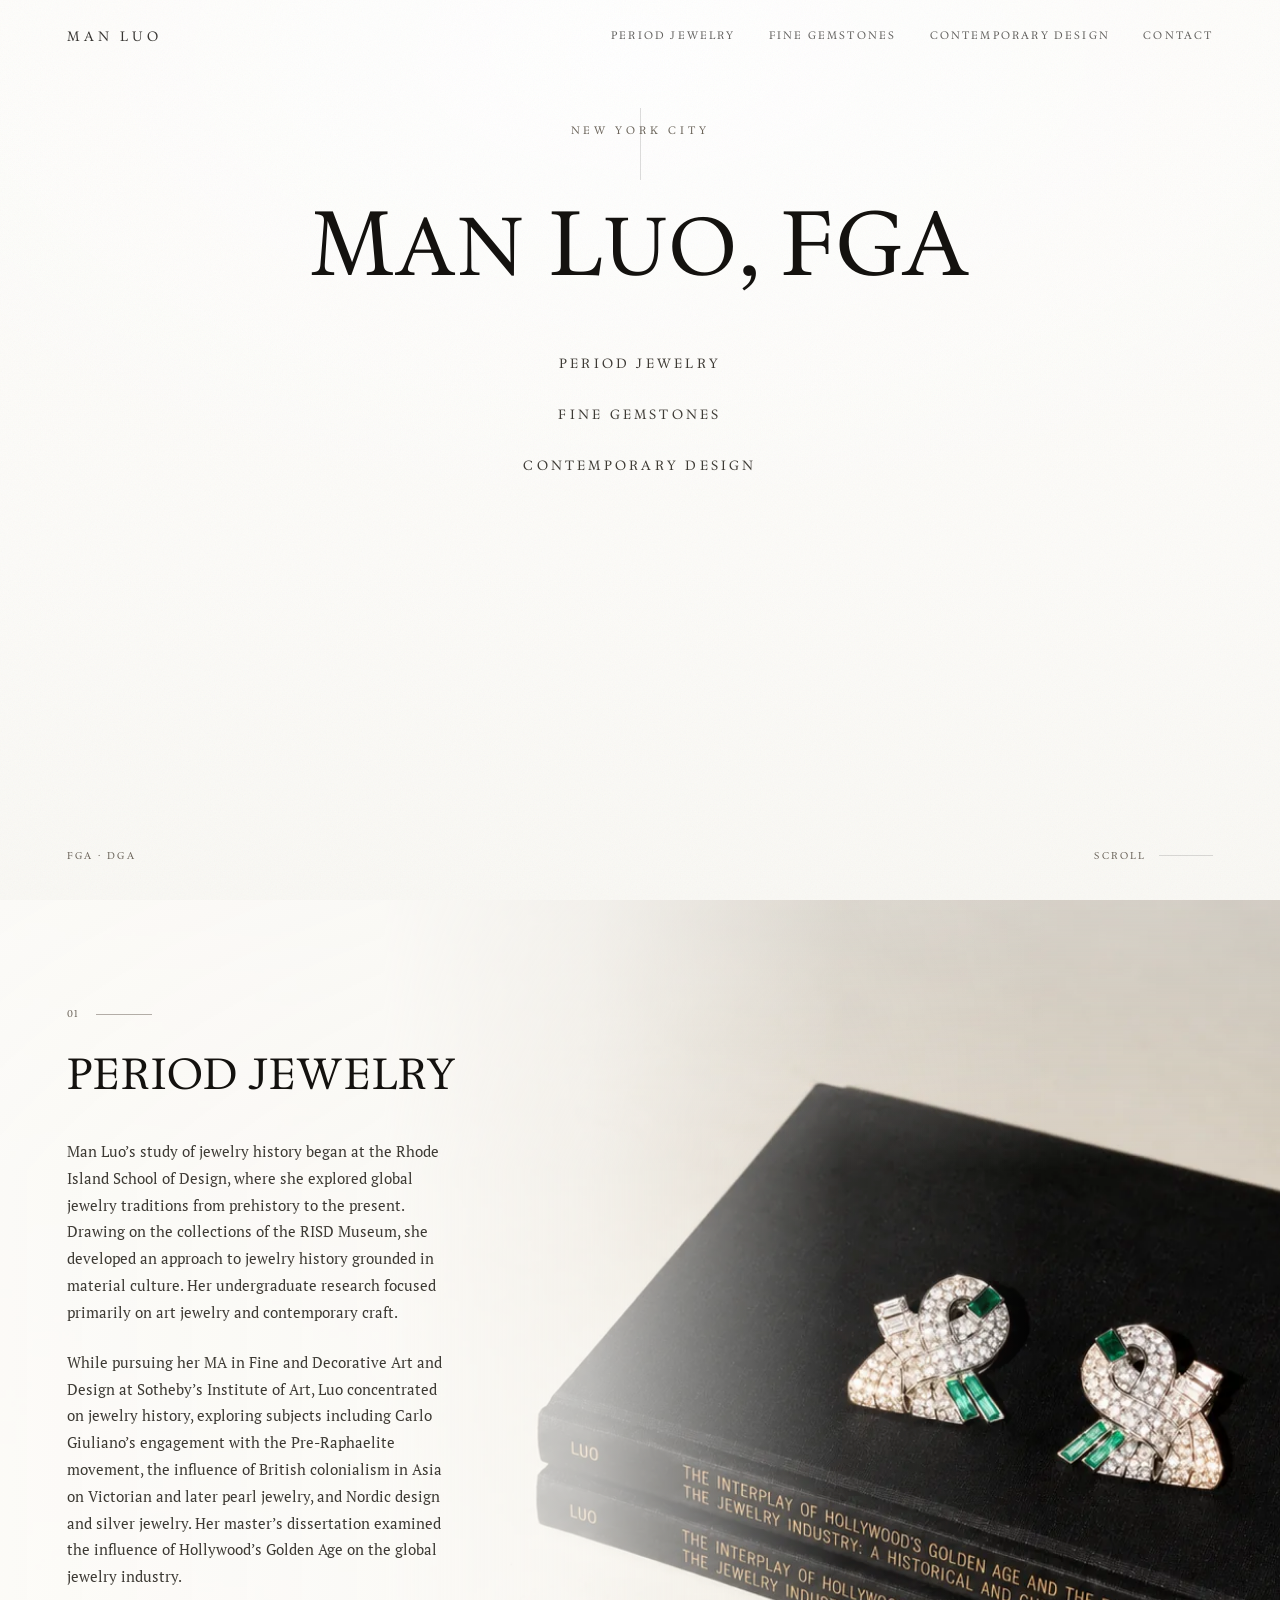
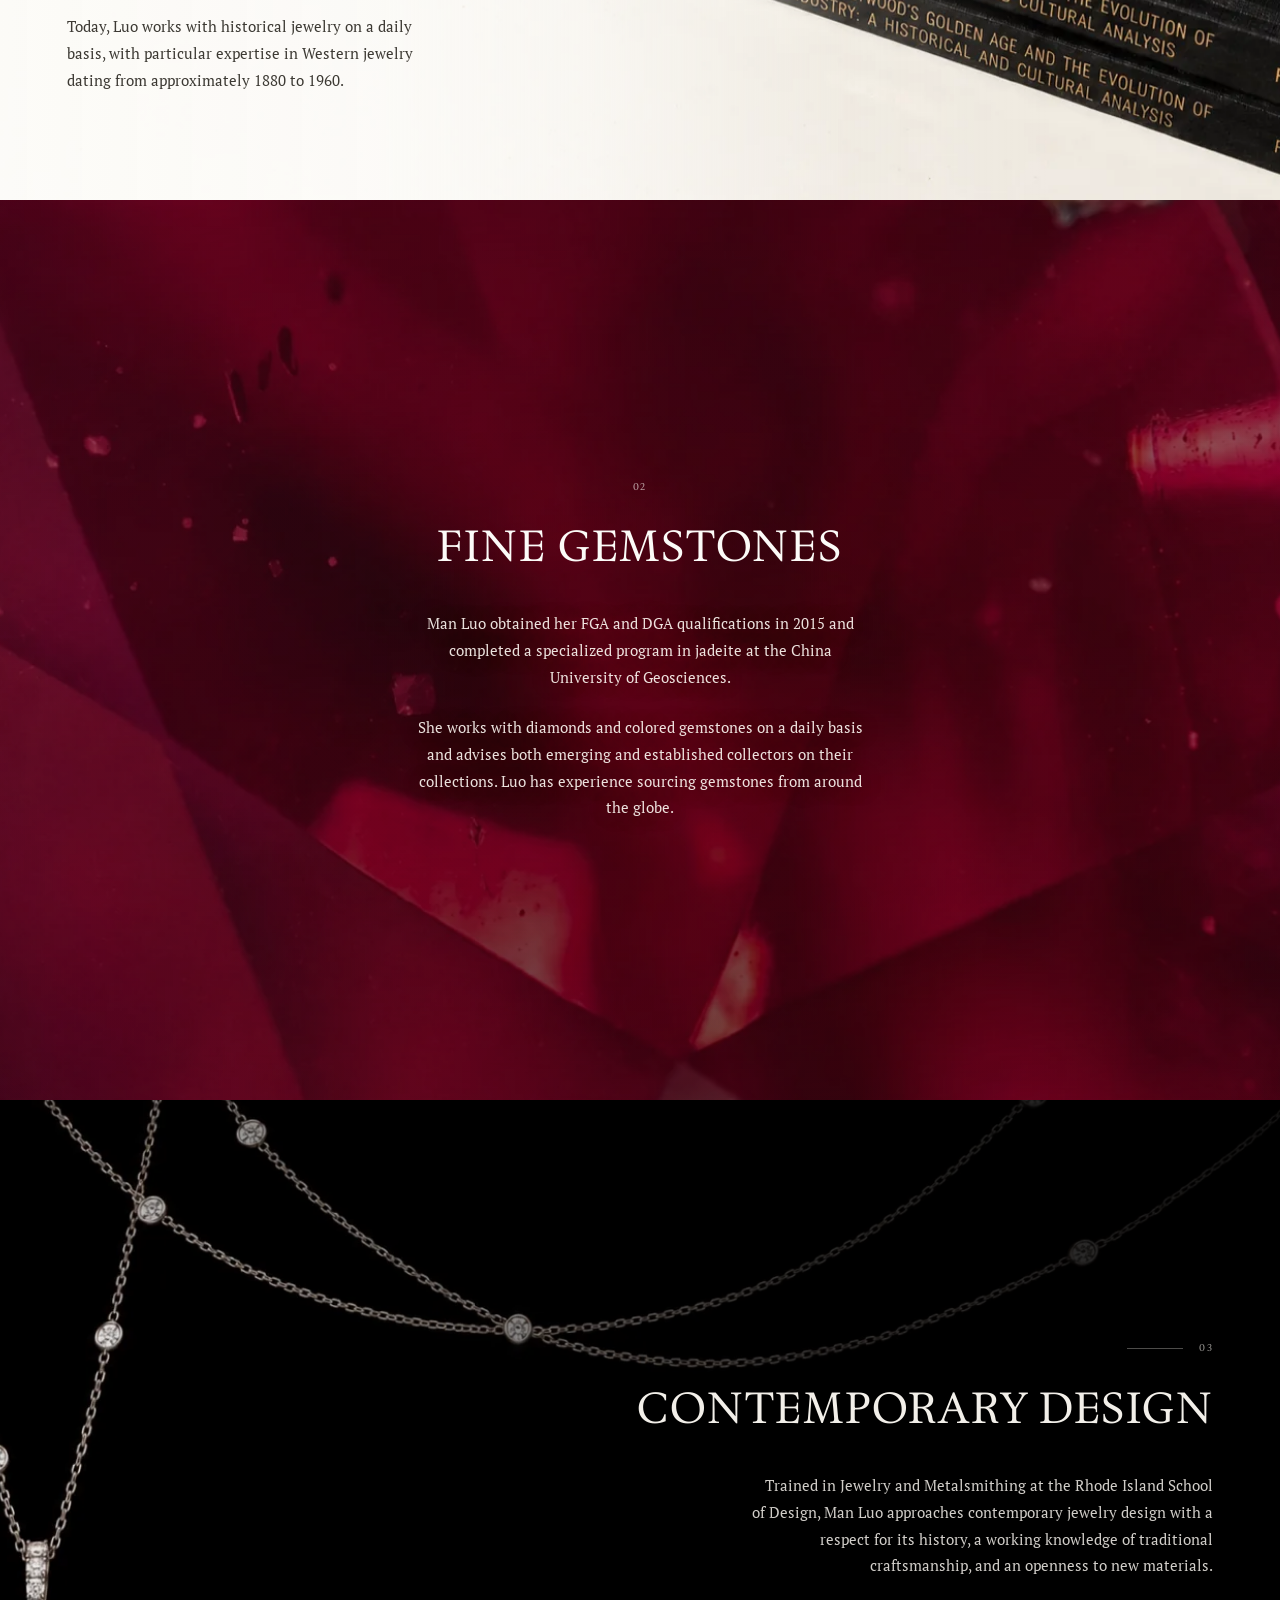
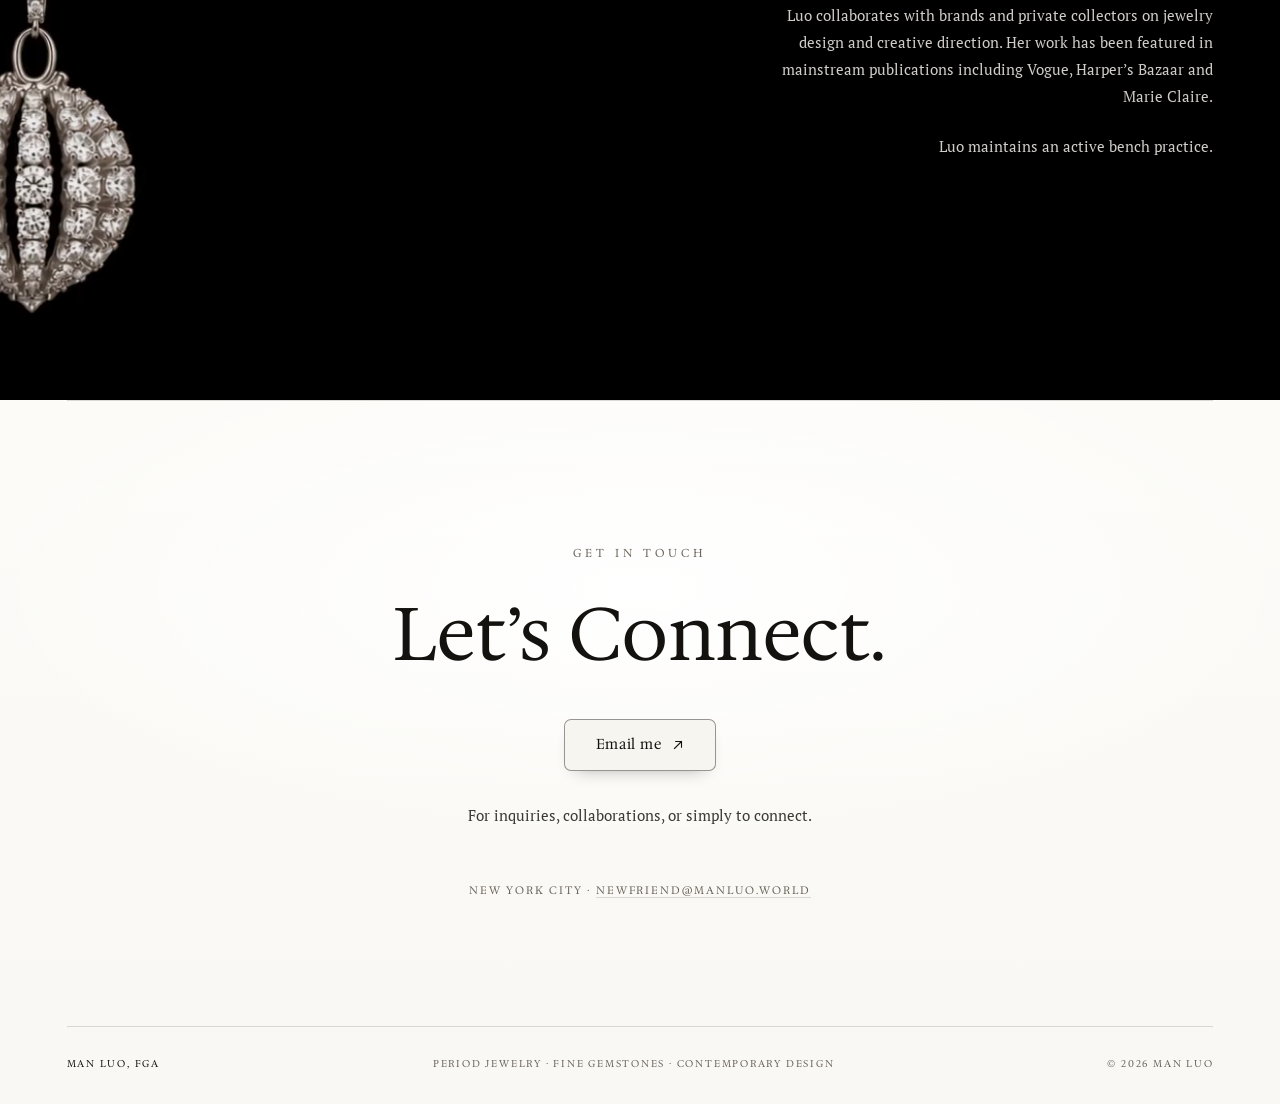
==== commit 1c817bf0: "Add Cloudflare Pages deploy files and retune button chip - _headers: security headers + cache policy" ====
--- a/index.html
+++ b/index.html
@@ -5,7 +5,7 @@
   <meta name="viewport" content="width=device-width, initial-scale=1">
   <title>Man Luo, FGA — Period Jewelry · Fine Gemstones · Contemporary Design</title>
   <meta name="description" content="Man Luo, FGA is a New York–based jewelry historian, gemologist, and designer specializing in period jewelry, fine gemstones, and contemporary design.">
-  <meta name="theme-color" content="#f8f5ef">
+  <meta name="theme-color" content="#fcfbf8">
 
   <meta property="og:type" content="website">
   <meta property="og:site_name" content="Man Luo, FGA">
--- a/css/style.css
+++ b/css/style.css
@@ -618,7 +618,7 @@
   padding: 0 1.9rem;
   border: 1px solid rgba(20, 18, 15, 0.42);
   border-radius: 7px;
-  background: rgba(241, 236, 226, 0.85);
+  background: rgba(246, 244, 238, 0.9);
   box-shadow: 0 8px 18px -12px rgba(20, 18, 15, 0.45);
   font-family: var(--display);
   font-size: 0.9rem;
@@ -882,7 +882,11 @@
   .hero__foot { display: none; }
 
   .menu { padding-top: calc(var(--header-h) + 3vh); }
-  .menu__label { font-size: clamp(1.7rem, 8.4vw, 2.4rem); }
+  /* Small enough that "Contemporary Design" stays on one line on a phone.
+     The extra row padding keeps every link at a comfortable tap size. */
+  .menu__label { font-size: clamp(1.1rem, 6vw, 1.85rem); }
+  .menu__num { font-size: 0.58rem; }
+  .menu__nav a { padding: 0.72rem 0; }
   .menu__foot { font-size: 0.7rem; }
 
   /* Cards sit on the paper like slides on a table ------------------------- */
